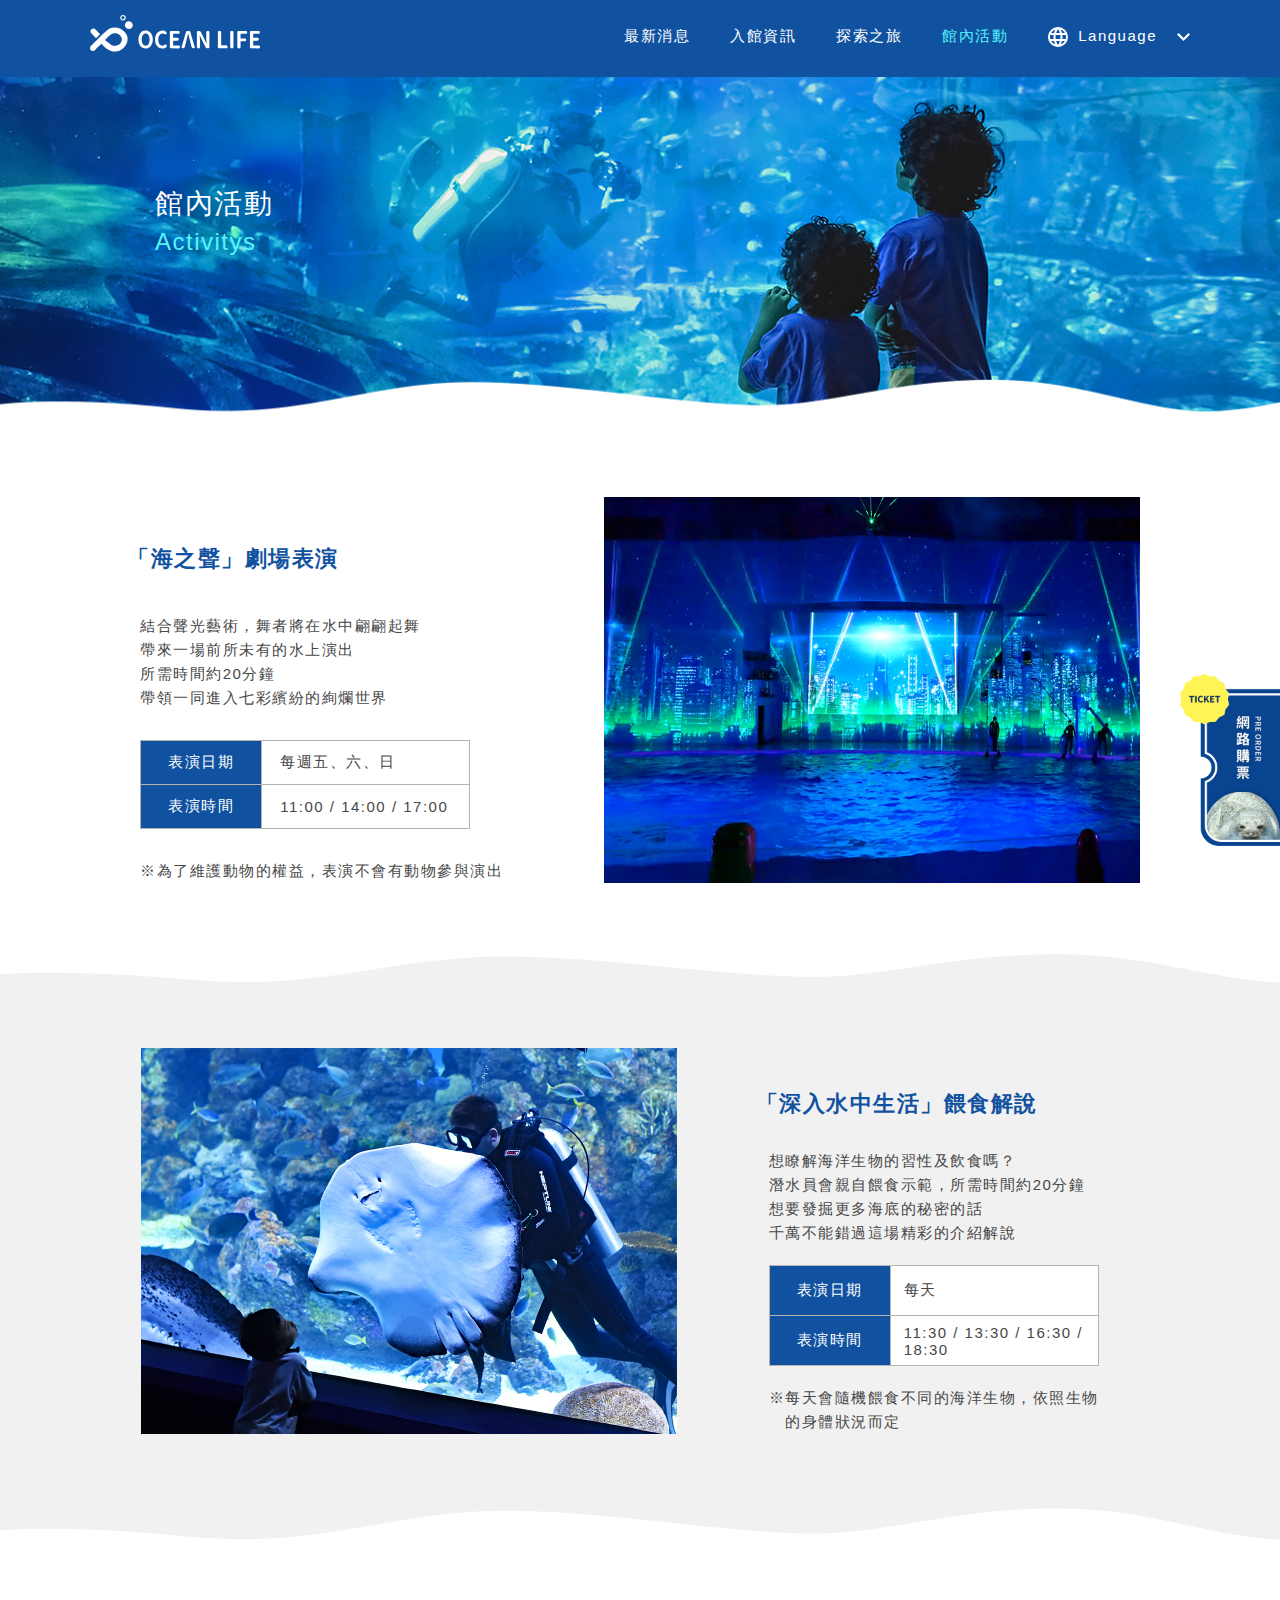
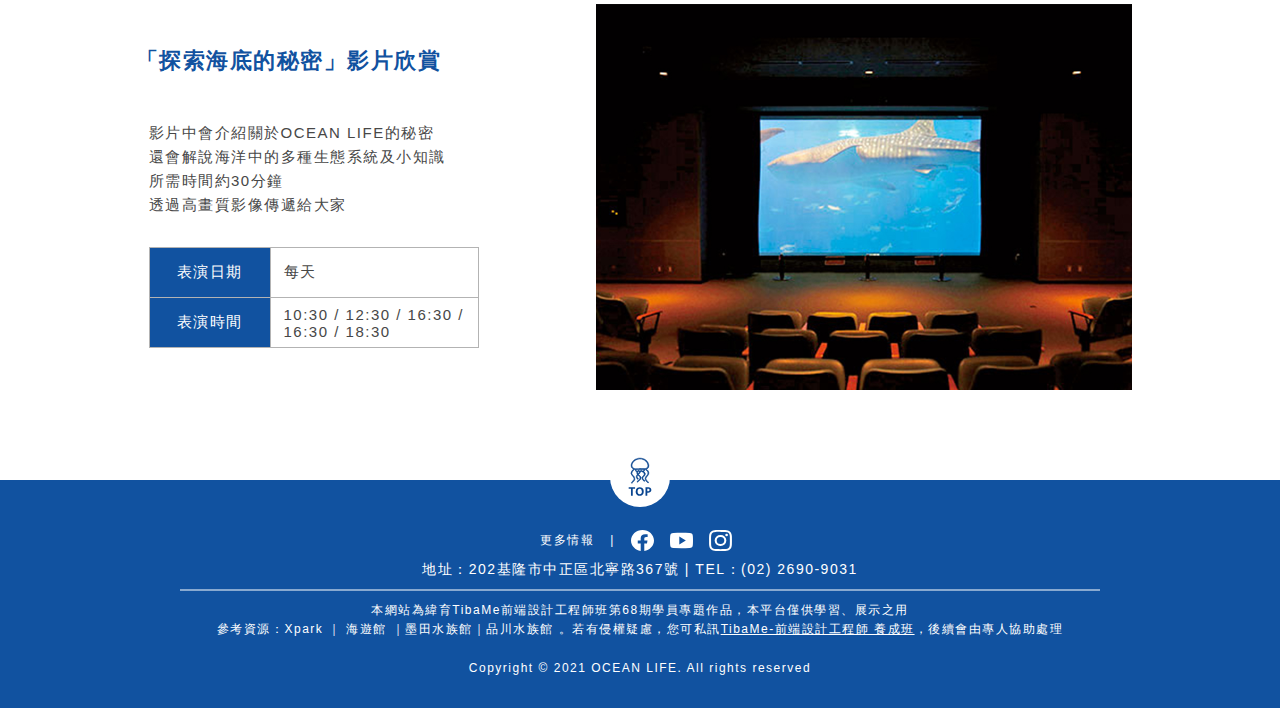
==== activity.html @ 24542bbb "no message" ====
<!DOCTYPE html>
<html lang="zh-Hant">
  <head>
    <meta charset="utf-8">
    <title>Ocean Life</title>
    <link rel="stylesheet" href="./css/activity.css">
    <link href="./images/logo_icons.ico" rel="shortcut icon">
  </head>
  <body>

    <!-- header -->
    <header class="header">
      <div class="block_1100">
        <a href="./index.html" class="header_logo">
          <img class="logo_02" src="./images/logo_02.svg" alt="">
        </a>

        <nav class="nav">
          <ul class="nav_list">
            <li><a href="./latest-news.html">最新消息</a></li>
            <li>
              <div class="information_block">
                <a href="./ticket.html">入館資訊</a> <!-- 設定所在位置,增加class -->
                <ul class="information_list">
                  <li class="buy_ticket"><a href="./ticket.html">票價&amp;購票</a></li>
                  <li><a href="./transportation.html">交通指南</a></li>
                  <li><a href="./FAQ.html">常見問答</a></li>
                  <li><a href="./contact.html">聯絡我們</a></li>
                </ul>
              </div>
            </li>
            <li>
              <div class="explore_block">
                <a href="./explore.html">探索之旅</a>
                <ul class="explore_list">
                  <li><a href="./explore.html">館內導覽</a></li>
                  <li><a href="./restaurant.html">特色餐廳</a></li>
                  <li><a href="./gift.html">紀念品店</a></li>
                </ul>
              </div>
            </li>
            <li><a class="on" href="./activity.html">館內活動</a></li>
            <li class="language_list">
              <a class="language_icon" href="#"><img class="language" src="./images/language.svg" alt=""></a>
              <div class="language_block">
                <a href="#">Language</a>
                <ul class="language_list">
                  <li><a href="#">繁體中文</a></li>
                  <li><a href="#">English</a></li>
                  <li><a href="#">日本語</a></li>
                </ul>
              </div>
              <a class="arrow_icon" href="#"><img class="arrow" src="./images/language_arrow.svg" alt=""></a>
            </li>
          </ul>
        </nav>
      </div>
    </header>

<!-- 購票視窗 -->
    <div class="ticketLink">
      <a href="https://www.kkday.com/zh-tw" target="_blank">
        <img src="./images/fixed_ticket.png" alt="">
      </a>
    </div>



<!-- 主要內容 -->
    <section class="activity">
      <div class="activity_bg"></div>
      <div class="title_box">
        <div class="activity_title">
          <p>館內活動</p>
          <p>Activitys</p>
        </div>
      </div>

      <div class="box01_1100">
        <div class="text">
          <h3>「海之聲」劇場表演</h3>
          <h5>結合聲光藝術，舞者將在水中翩翩起舞<br>帶來一場前所未有的水上演出<br>所需時間約20分鐘<br>帶領一同進入七彩繽紛的絢爛世界</h5>
          <table>
            <tbody>  <!-- 要加入tbody,css才能對th/td有修改 -->
              <tr>
                <th>表演日期</th>
                <td>每週五、六、日</td>
              </tr>
              <tr>
                <th>表演時間</th>
                <td>11:00 /  14:00 / 17:00</td>
              </tr>
            </tbody>
          </table>
          <h5>※為了維護動物的權益，表演不會有動物參與演出</h5>
        </div>
        <div class="activity_01"></div>
      </div>

      <div class="activity_bg02"></div>

      <div class="box02_1100">
        <div class="activity_02"></div>
        <div class="text">
          <h3>「深入水中生活」餵食解說</h3>
          <h5>想瞭解海洋生物的習性及飲食嗎？<br>潛水員會親自餵食示範，所需時間約20分鐘<br>想要發掘更多海底的秘密的話<br>千萬不能錯過這場精彩的介紹解說</h5>
          <table>
            <tbody>
              <tr>
                <th>表演日期</th>
                <td>每天</td>
              </tr>
              <tr>
                <th>表演時間</th>
                <td>11:30 /  13:30 / 16:30 / 18:30</td>
              </tr>
            </tbody>
          </table>
          <h5>※每天會隨機餵食不同的海洋生物，依照生物<br>&emsp;的身體狀況而定</h5>
        </div>
      </div>

      <div class="box03_1100">
        <div class="text">
          <h3>「探索海底的秘密」影片欣賞</h3>
          <h5>影片中會介紹關於OCEAN LIFE的秘密<br>還會解說海洋中的多種生態系統及小知識<br>所需時間約30分鐘<br>透過高畫質影像傳遞給大家</h5>
          <table>
            <tbody>
              <tr>
                <th>表演日期</th>
                <td>每天</td>
              </tr>
              <tr>
                <th>表演時間</th>
                <td>10:30 /  12:30 / 16:30 / 16:30 / 18:30</td>
              </tr>
            </tbody>
          </table>
        </div>
        <div class="activity_03"></div>
      </div>
    </section>



    <!-- footer -->
    <footer class="footer">
      <div class="footer_flex">
        <div class="TOP_bt">
          <a href="#"><img src="./images/TOP.svg" alt=""></a>
        </div>
        <div class="follow_icon">
          <p class="more_information">更多情報</p>
          <p class="line">|</p>
          <a href="https://www.facebook.com/" target="_blank"><img class="facebook" src="./images/facebook.svg" alt=""></a>
          <a href="https://www.youtube.com/" target="_blank"><img class="youtube" src="./images/youtube.svg" alt=""></a>
          <a href="https://www.instagram.com/" target="_blank"><img class="ig" src="./images/ig.svg" alt=""></a>
        </div>
        <h5>地址：202基隆市中正區北寧路367號 | TEL：(02) 2690-9031</h5>
        <hr>
        <p>本網站為緯育TibaMe前端設計工程師班第68期學員專題作品，本平台僅供學習、展示之用</p>
        <p>參考資源：Xpark ｜ 海遊館 ｜墨田水族館｜品川水族館 。若有侵權疑慮，您可私訊<a href="https://www.facebook.com/webindex/" target="_blank">TibaMe-前端設計工程師 養成班</a>，後續會由專人協助處理</p>
        <p class="copy">Copyright © 2021 OCEAN LIFE. All rights reserved</p>
      </div>
    </footer>

  </body>
</html>
---- css/activity.css ----
@import "./common/header.css";
@import "./common/footer.css";
@import "./common/all.css";
@import "./common/font.css";
@import "./common/ticket.css";

/* 設定頁面所在位置,探索之旅 */
header.header > div.block_1100 > nav.nav > ul.nav_list > li > a.on{
  color: #55F4FF;
}

/* 網頁尺寸不得低於1100px */
section.activity{
  min-width: 1100px;
  margin: 0 auto;
  /* border: 1px solid red; */
  position: relative; /* 波浪背景定位 */
}

/* section.activity > div.activity_bg{
  width: 1100px;
  margin: 0 auto;
  border: 1px solid green;
} */

/* banner */
section.activity > div.activity_bg{
  background-image: url(../images/activity_bg.jpg);
  width: 100%;
  height: 360px;
  background-repeat: no-repeat;
  background-position: bottom left;
  background-size: cover;
}

/* 館內活動標題 */
section.activity > div.title_box{
  width: 1100px;
  margin: 0 auto;

  position: relative;
}
section.activity > div.title_box > div.activity_title{
  position: absolute;
  bottom: 176px;
  left: 65px;
}
section.activity > div.title_box > div.activity_title > p:first-child{
  font-size: 28px;
  letter-spacing: 1.5px;
  font-weight: 500;
}
section.activity > div.title_box > div.activity_title > p:last-child{
  color: #55F4FF;
  font-size: 24px;
  letter-spacing: 1.5px;
  font-weight: 500;
  margin-top: -4px;
}



/* 活動一 */
section.activity > div.box01_1100{
  width: 1100px;
  margin: 0 auto;
  /* border: 1px solid green; */

  display: flex;
  justify-content: space-around;
  align-items: flex-end;

  margin: 60px auto 165px auto;;   /* 因為設定flex的屬性,所以左右距離要用auto,不能為0 */
}
section.activity > div.box01_1100 > div.text > h3{
  letter-spacing: 1.5px;
  color: #1152A0;

  margin-bottom: 40px;
  margin-left: -13px;
}
section.activity > div.box01_1100 > div.text > h5{
  letter-spacing: 1.5px;
  color: #474747;
  font-weight: 400;
  line-height: 1.6;
}
section.activity > div.box01_1100 > div.activity_01{
  width: 536px;
  height: 386px;
  background-image: url(../images/activity_01.jpg);
  background-size: cover;
}
/* 表格01 */
section.activity > div.box01_1100 > div.text > table{
  border: 1px solid red;
}
section.activity > div.box01_1100 > div.text > table > tbody > tr > th{
  border: 1px solid #B3B3B3;
  width: 121px;
  background-color: #1152A0;
  color: white;

  font-size: 15px;
  letter-spacing: 1.5px;
  font-weight: 400;

  padding: 12px 0px;
}
section.activity > div.box01_1100 > div.text > table > tbody > tr > td{
  border: 1px solid #B3B3B3;
  width: 208px;
  color: #474747;

  font-size: 15px;
  letter-spacing: 1.5px;
  font-weight: 400;

  padding-left: 18px;
}
section.activity > div.box01_1100 > div.text > table{
  border-collapse: collapse;
  margin: 30px 0px 30px 0px;
}



/* 活動二 */
section.activity > div.box02_1100{
  width: 1100px;
  margin: 0 auto;
  /* border: 1px solid green; */

  display: flex;
  justify-content: space-evenly;
  align-items: flex-end;

  margin: 60px auto;   /* 因為設定flex的屬性,所以左右距離要用auto,不能為0 */
}
section.activity > div.box02_1100 > div.text > h3{
  letter-spacing: 1.5px;
  color: #1152A0;

  margin-bottom: 30px;
  margin-left: -13px;
}
section.activity > div.box02_1100 > div.text > h5{
  letter-spacing: 1.5px;
  color: #474747;
  font-weight: 400;
  line-height: 1.6;
}
section.activity > div.box02_1100 > div.activity_02{
  width: 536px;
  height: 386px;
  background-image: url(../images/activity_02.jpg);
  background-size: cover;

  margin-left: -40px;
}
/* 表格02 */
section.activity > div.box02_1100 > div.text > table{
  border: 1px solid red;
}
section.activity > div.box02_1100 > div.text > table > tbody > tr > th{
  border: 1px solid #B3B3B3;
  width: 121px;
  background-color: #1152A0;
  color: white;

  font-size: 15px;
  letter-spacing: 1.5px;
  font-weight: 400;

  padding: 15px 0px;
}
section.activity > div.box02_1100 > div.text > table > tbody > tr > td{
  border: 1px solid #B3B3B3;
  width: 208px;
  color: #474747;
  background-color: white;

  font-size: 15px;
  letter-spacing: 1.5px;
  font-weight: 400;

  padding-left: 13px;
}
section.activity > div.box02_1100 > div.text > table{
  border-collapse: collapse;
  margin: 20px 0px 20px 0px;
}
/* 背景 */
section.activity > div.activity_bg02{
  background-image: url(../images/activity_bg02.svg);
  background-repeat: no-repeat;
  background-size: cover;
  width: 100%;
  height: 600px;

  position: absolute;
  top: 870px;
  z-index: -1;

}



/* 活動三 */
section.activity > div.box03_1100{
  width: 1100px;
  margin: 0 auto;
  /* border: 1px solid green; */

  display: flex;
  justify-content: space-around;
  align-items: center;

  margin: 170px auto 90px auto;;   /* 因為設定flex的屬性,所以左右距離要用auto,不能為0 */
}
section.activity > div.box03_1100 > div.text > h3{
  letter-spacing: 1.5px;
  color: #1152A0;

  margin-bottom: 45px;
  margin-left: -13px;
}
section.activity > div.box03_1100 > div.text > h5{
  letter-spacing: 1.5px;
  color: #474747;
  font-weight: 400;
  line-height: 1.6;
}
section.activity > div.box03_1100 > div.activity_03{
  width: 536px;
  height: 386px;
  background-image: url(../images/activity_03.jpg);
  background-size: cover;
}
/* 表格01 */
section.activity > div.box03_1100 > div.text > table{
  border: 1px solid red;
}
section.activity > div.box03_1100 > div.text > table > tbody > tr > th{
  border: 1px solid #B3B3B3;
  width: 121px;
  background-color: #1152A0;
  color: white;

  font-size: 15px;
  letter-spacing: 1.5px;
  font-weight: 400;

  padding: 15px 0px;
}
section.activity > div.box03_1100 > div.text > table > tbody > tr > td{
  border: 1px solid #B3B3B3;
  width: 208px;
  color: #474747;

  font-size: 15px;
  letter-spacing: 1.5px;
  font-weight: 400;

  padding-left: 13px;
}
section.activity > div.box03_1100 > div.text > table{
  border-collapse: collapse;
  margin: 30px 0px 0px 0px;
}
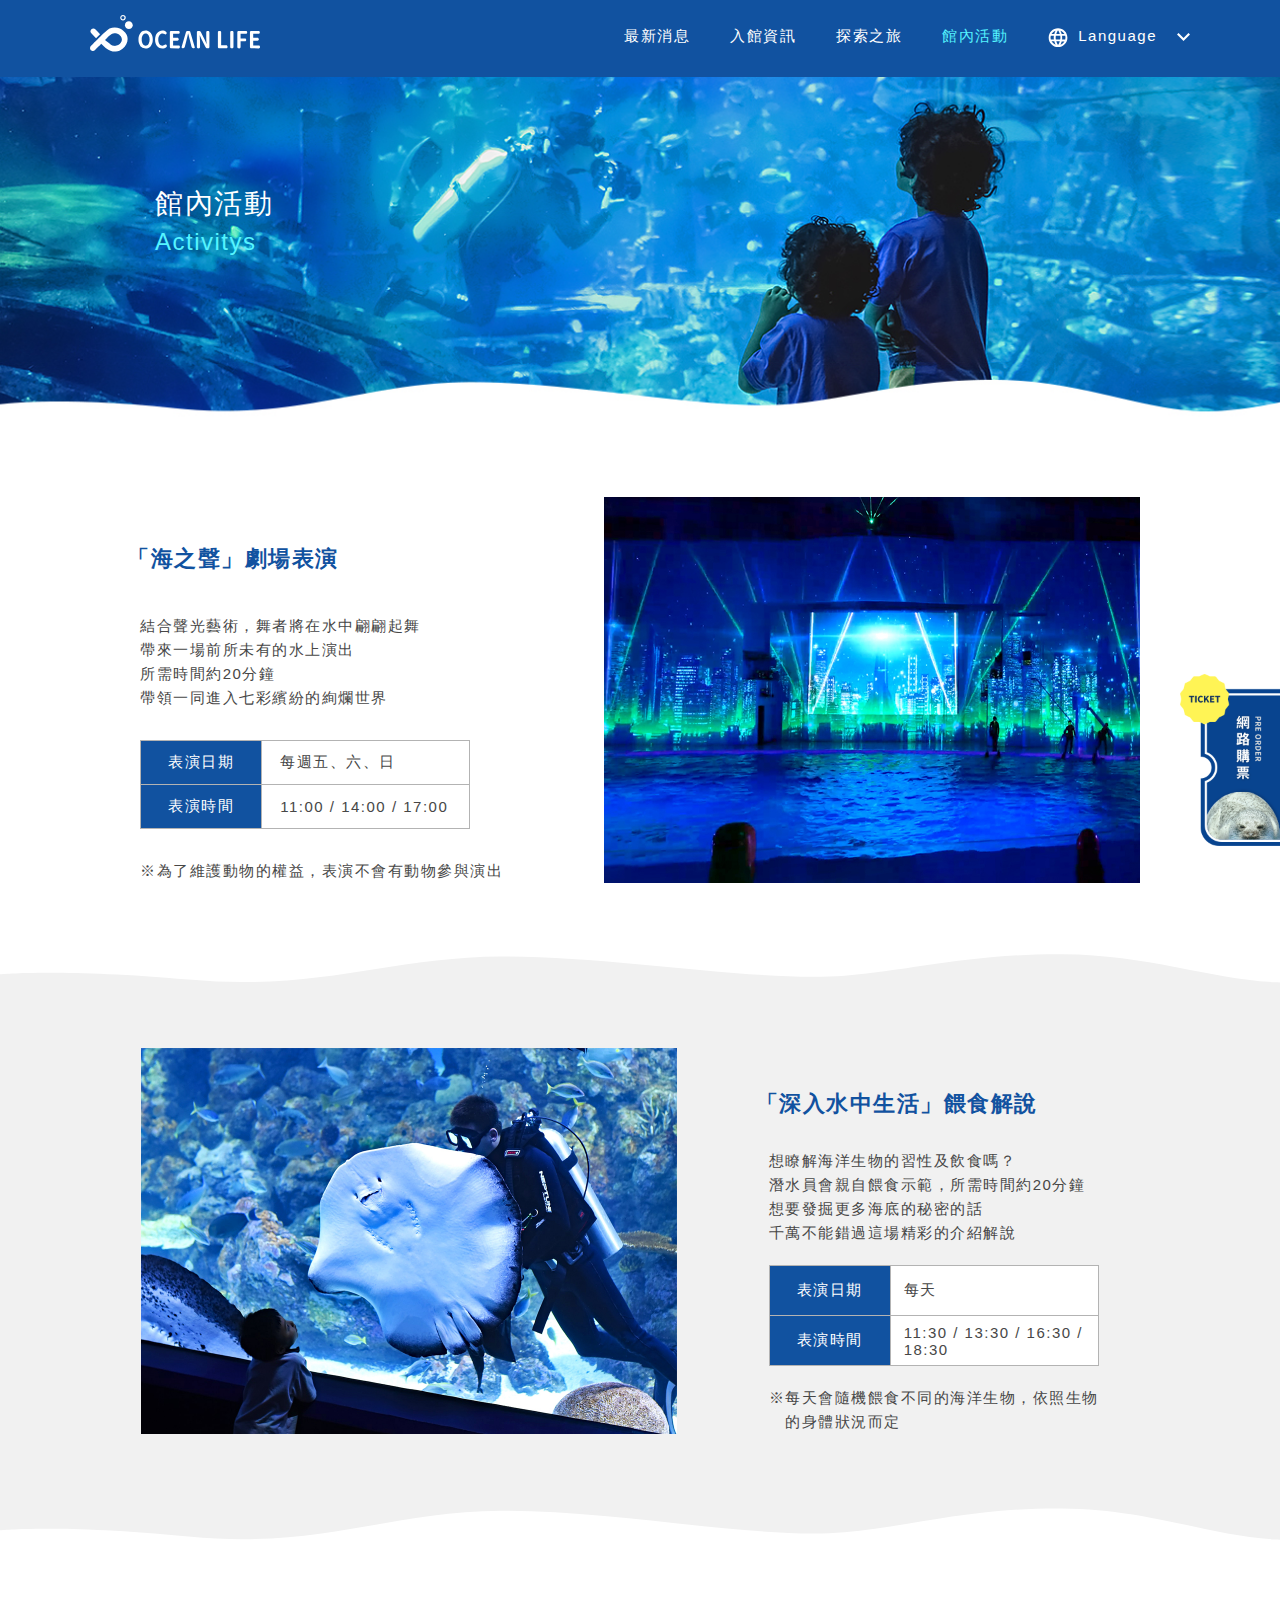
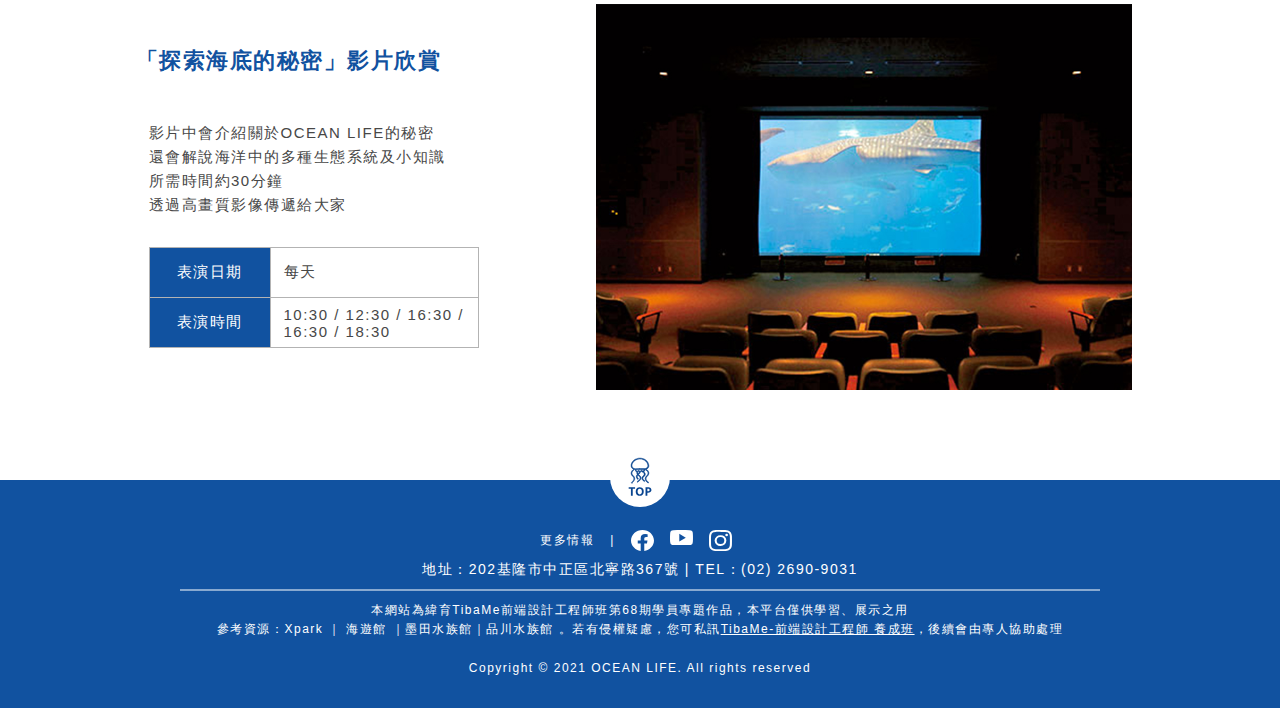
==== commit 508f1028: "1. 改變SVG顏色 2. 增加一些hover效果 3. IG貼文牆增加查看貼文 4. TOP增加動畫" ====
--- a/activity.html
+++ b/activity.html
@@ -41,7 +41,7 @@
             </li>
             <li><a class="on" href="./activity.html">館內活動</a></li>
             <li class="language_list">
-              <a class="language_icon" href="#"><img class="language" src="./images/language.svg" alt=""></a>
+              <a class="language_icon" href="#"><img class="svg language" src="./images/language.svg" alt=""></a>
               <div class="language_block">
                 <a href="#">Language</a>
                 <ul class="language_list">
@@ -50,7 +50,7 @@
                   <li><a href="#">日本語</a></li>
                 </ul>
               </div>
-              <a class="arrow_icon" href="#"><img class="arrow" src="./images/language_arrow.svg" alt=""></a>
+              <a class="arrow_icon" href="#"><img class="svg arrow" src="./images/language_arrow.svg" alt=""></a>
             </li>
           </ul>
         </nav>
@@ -152,9 +152,9 @@
         <div class="follow_icon">
           <p class="more_information">更多情報</p>
           <p class="line">|</p>
-          <a href="https://www.facebook.com/" target="_blank"><img class="facebook" src="./images/facebook.svg" alt=""></a>
-          <a href="https://www.youtube.com/" target="_blank"><img class="youtube" src="./images/youtube.svg" alt=""></a>
-          <a href="https://www.instagram.com/" target="_blank"><img class="ig" src="./images/ig.svg" alt=""></a>
+          <a href="https://www.facebook.com/" target="_blank"><img class="svg facebook" src="./images/facebook.svg" alt=""></a>
+          <a href="https://www.youtube.com/" target="_blank"><img class="svg youtube" src="./images/youtube.svg" alt=""></a>
+          <a href="https://www.instagram.com/" target="_blank"><img class="svg ig" src="./images/ig.svg" alt=""></a>
         </div>
         <h5>地址：202基隆市中正區北寧路367號 | TEL：(02) 2690-9031</h5>
         <hr>
@@ -164,5 +164,9 @@
       </div>
     </footer>
 
+
+    <script src="https://code.jquery.com/jquery-3.6.0.min.js"></script>
+    <!-- <script src="https://cdnjs.cloudflare.com/ajax/libs/font-awesome/5.13.0/js/all.min.js"></script> -->
+    <script src="./js/common/svg_change.js"></script>
   </body>
 </html>
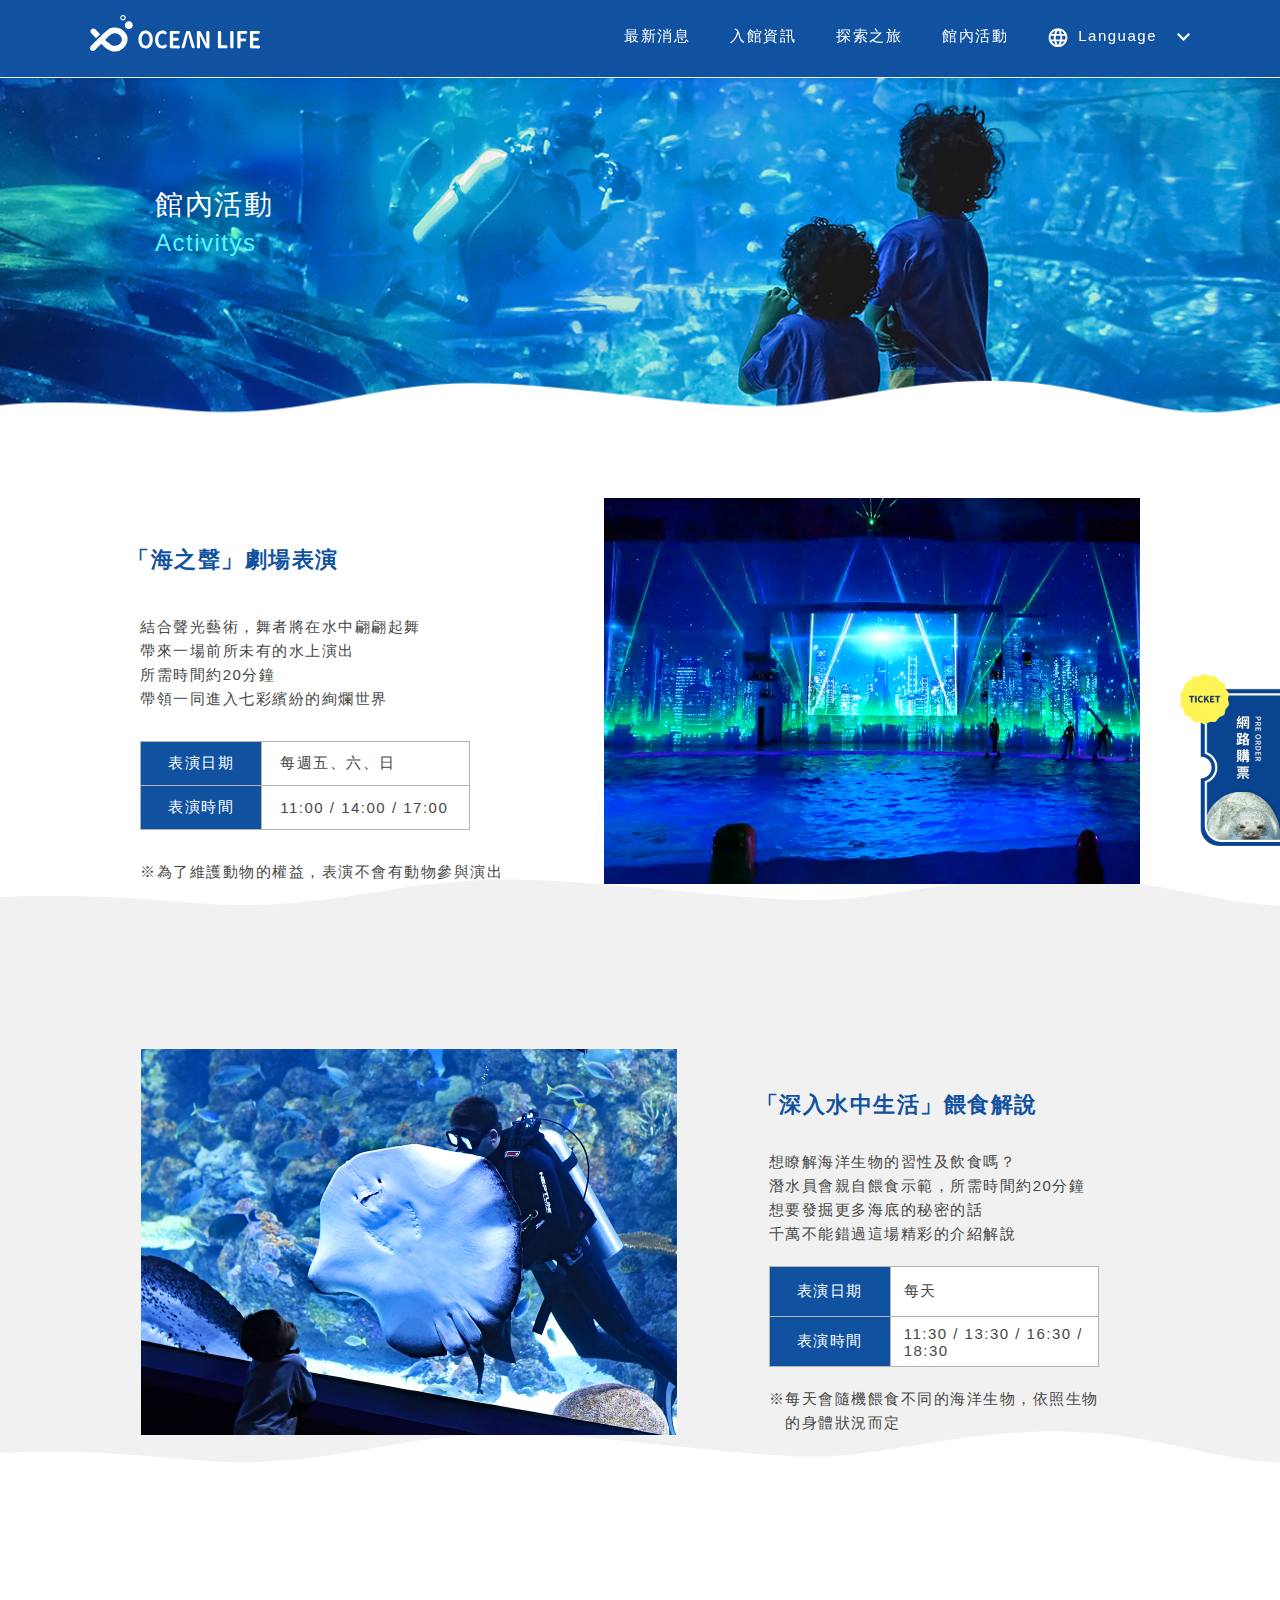
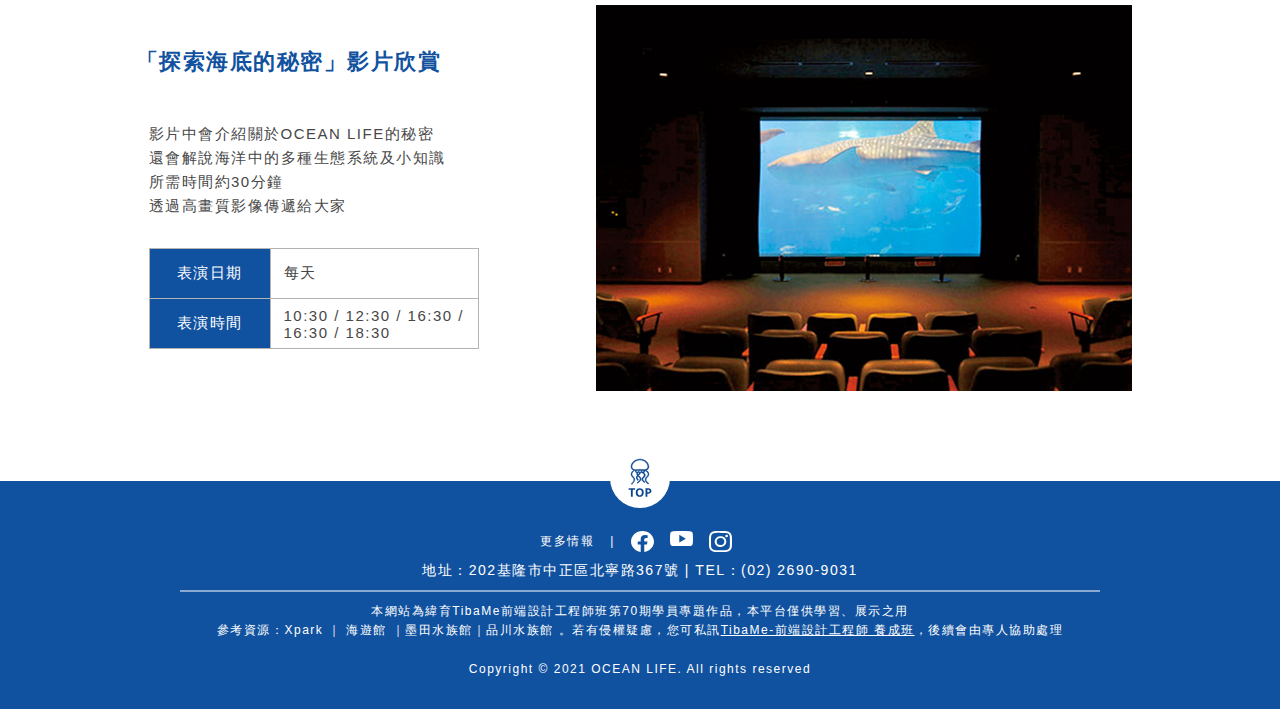
==== commit f5bfb087: "增加許多JS" ====
--- a/activity.html
+++ b/activity.html
@@ -9,7 +9,7 @@
   <body>
 
     <!-- header -->
-    <header class="header">
+    <header id="header">
       <div class="block_1100">
         <a href="./index.html" class="header_logo">
           <img class="logo_02" src="./images/logo_02.svg" alt="">
@@ -146,7 +146,7 @@
     <!-- footer -->
     <footer class="footer">
       <div class="footer_flex">
-        <div class="TOP_bt">
+        <div class="TOP_bt" id="BackTop">
           <a href="#"><img src="./images/TOP.svg" alt=""></a>
         </div>
         <div class="follow_icon">
@@ -158,7 +158,7 @@
         </div>
         <h5>地址：202基隆市中正區北寧路367號 | TEL：(02) 2690-9031</h5>
         <hr>
-        <p>本網站為緯育TibaMe前端設計工程師班第68期學員專題作品，本平台僅供學習、展示之用</p>
+        <p>本網站為緯育TibaMe前端設計工程師班第70期學員專題作品，本平台僅供學習、展示之用</p>
         <p>參考資源：Xpark ｜ 海遊館 ｜墨田水族館｜品川水族館 。若有侵權疑慮，您可私訊<a href="https://www.facebook.com/webindex/" target="_blank">TibaMe-前端設計工程師 養成班</a>，後續會由專人協助處理</p>
         <p class="copy">Copyright © 2021 OCEAN LIFE. All rights reserved</p>
       </div>
@@ -168,5 +168,6 @@
     <script src="https://code.jquery.com/jquery-3.6.0.min.js"></script>
     <!-- <script src="https://cdnjs.cloudflare.com/ajax/libs/font-awesome/5.13.0/js/all.min.js"></script> -->
     <script src="./js/common/svg_change.js"></script>
+    <script src="./js/common/top_back.js"></script>
   </body>
 </html>
--- a/css/activity.css
+++ b/css/activity.css
@@ -15,6 +15,7 @@
   margin: 0 auto;
   /* border: 1px solid red; */
   position: relative; /* 波浪背景定位 */
+  padding-top: 78px;
 }
 
 /* section.activity > div.activity_bg{
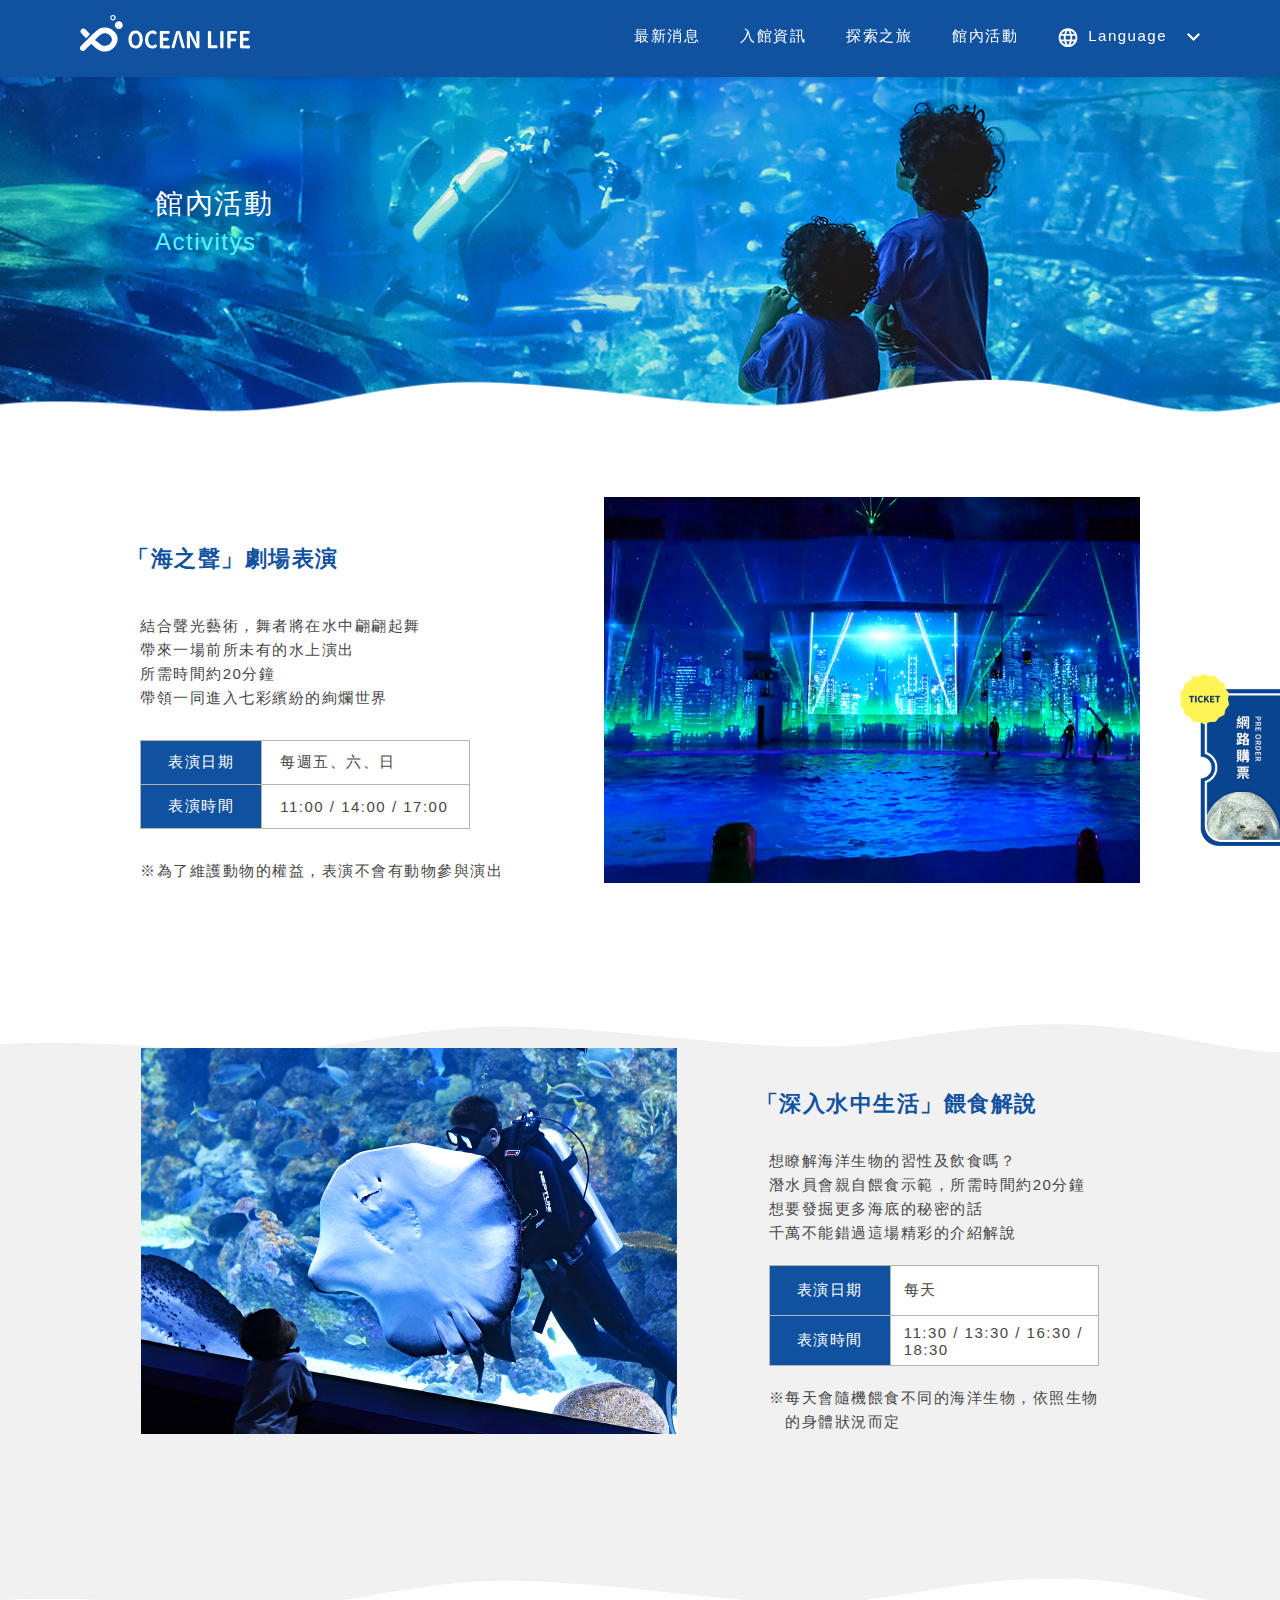
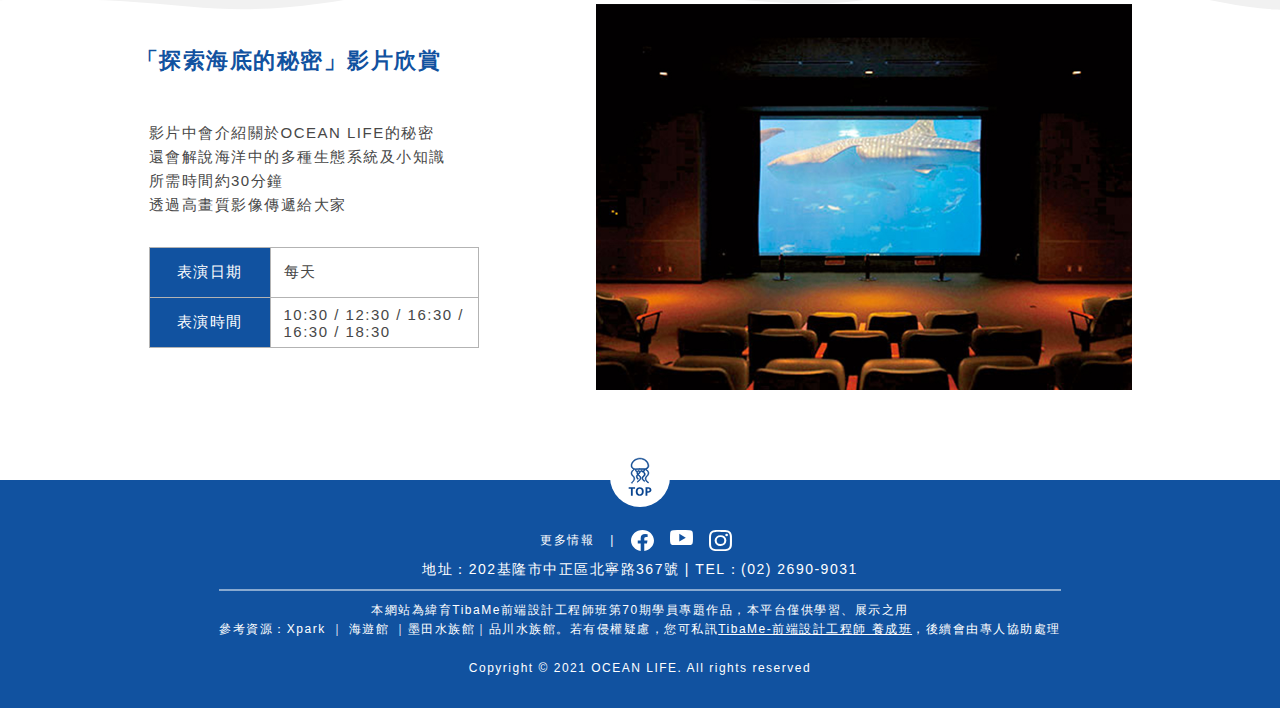
==== commit 27528aba: "RWD-票價與購票" ====
--- a/activity.html
+++ b/activity.html
@@ -156,12 +156,22 @@
           <a href="https://www.youtube.com/" target="_blank"><img class="svg youtube" src="./images/youtube.svg" alt=""></a>
           <a href="https://www.instagram.com/" target="_blank"><img class="svg ig" src="./images/ig.svg" alt=""></a>
         </div>
-        <h5>地址：202基隆市中正區北寧路367號 | TEL：(02) 2690-9031</h5>
-        <hr>
-        <p>本網站為緯育TibaMe前端設計工程師班第70期學員專題作品，本平台僅供學習、展示之用</p>
-        <p>參考資源：Xpark ｜ 海遊館 ｜墨田水族館｜品川水族館 。若有侵權疑慮，您可私訊<a href="https://www.facebook.com/webindex/" target="_blank">TibaMe-前端設計工程師 養成班</a>，後續會由專人協助處理</p>
-        <p class="copy">Copyright © 2021 OCEAN LIFE. All rights reserved</p>
+        <div class="content">
+          <h5>地址：202基隆市中正區北寧路367號 | TEL：(02) 2690-9031</h5>
+          <hr>
+          <p>本網站為緯育TibaMe前端設計工程師班第70期學員專題作品，本平台僅供學習、展示之用</p>
+          <p>參考資源：Xpark ｜ 海遊館 ｜墨田水族館｜品川水族館。若有侵權疑慮，您可私訊<a href="https://www.facebook.com/webindex/" target="_blank">TibaMe-前端設計工程師 養成班</a>，後續會由專人協助處理</p>
+          <p class="copy">Copyright © 2021 OCEAN LIFE. All rights reserved</p>
+        </div>
+        <div class="rwd_content">
+          <h5>地址：202基隆市中正區北寧路367號<br>TEL：(02) 2690-9031</h5>
+          <hr>
+          <p>本網站為緯育TibaMe前端設計工程師班第70期學員專題作品，本平台僅供學習、展示之用</p>
+          <p>參考資源：Xpark ｜ 海遊館 ｜墨田水族館｜品川水族館。若有侵權疑慮，您可私訊<a href="https://www.facebook.com/webindex/" target="_blank">TibaMe-前端設計工程師 養成班</a></p>
+          <p class="copy">Copyright © 2021 OCEAN LIFE. All rights reserved</p>
+        </div>
       </div>
+
     </footer>
 
 
--- a/css/activity.css
+++ b/css/activity.css
@@ -15,7 +15,7 @@
   margin: 0 auto;
   /* border: 1px solid red; */
   position: relative; /* 波浪背景定位 */
-  padding-top: 78px;
+  /* padding-top: 78px; */
 }
 
 /* section.activity > div.activity_bg{
@@ -200,7 +200,7 @@
   height: 600px;
 
   position: absolute;
-  top: 870px;
+  top: 940px;
   z-index: -1;
 
 }
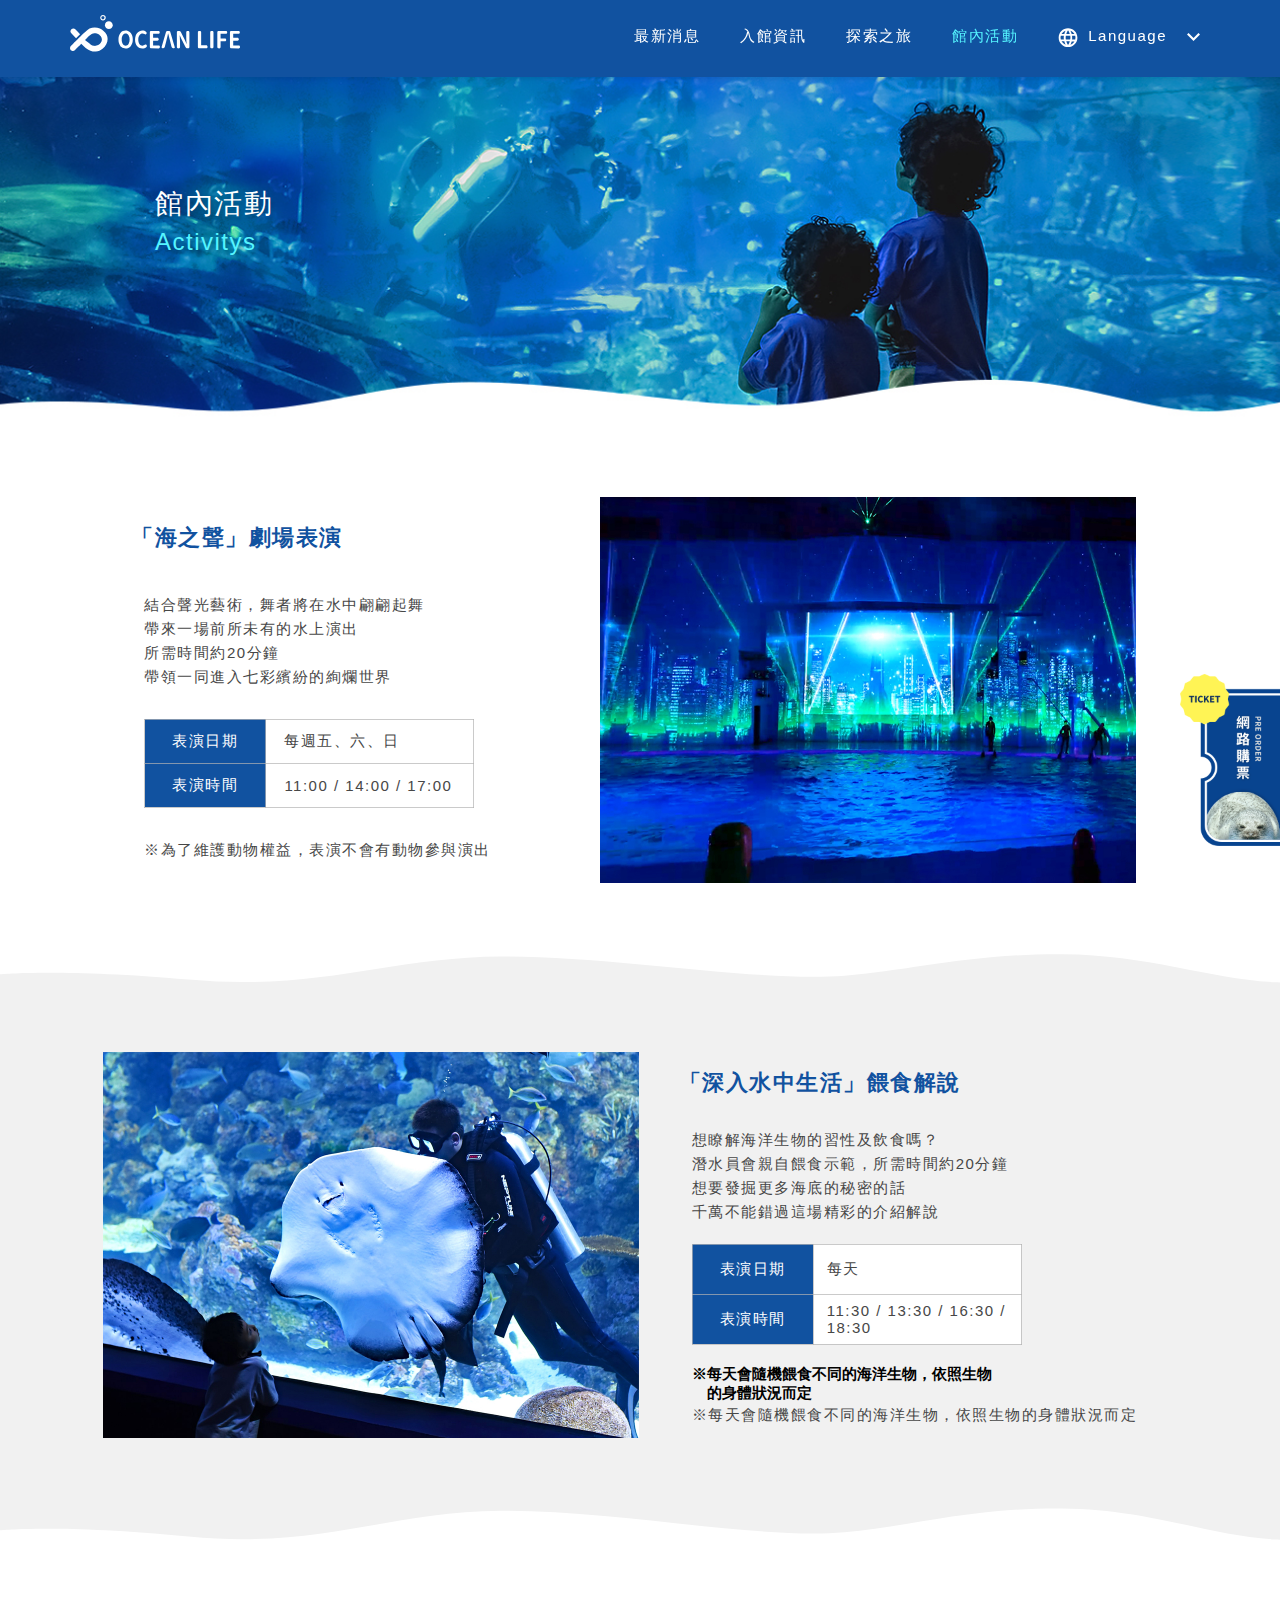
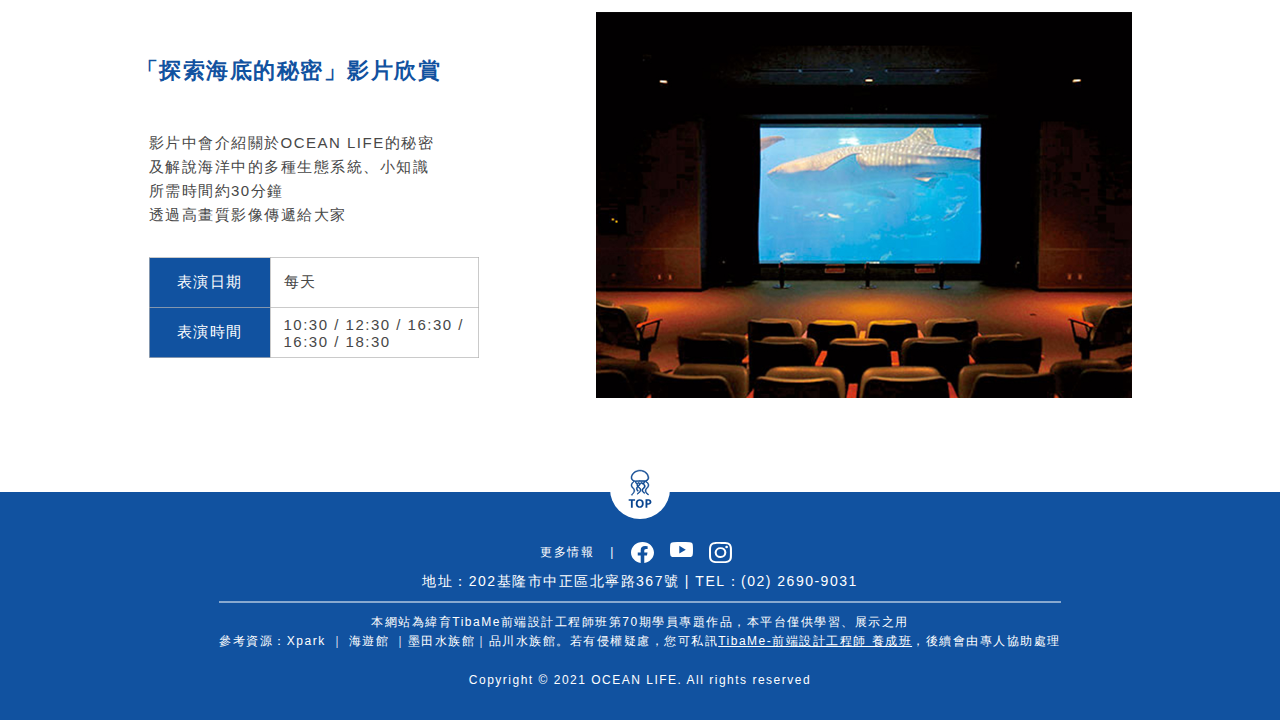
==== commit 19439abc: "1.RWD-館內活動 2.修改其他的RWD" ====
--- a/activity.html
+++ b/activity.html
@@ -2,9 +2,16 @@
 <html lang="zh-Hant">
   <head>
     <meta charset="utf-8">
+    <!-- RWD-viewport設定 -->
+    <meta name="viewport" content="width=device-width, initial-scale=1.0, user-scalable=yes">
+
     <title>Ocean Life</title>
     <link rel="stylesheet" href="./css/activity.css">
+    <link rel="stylesheet" href="./css/rwd_activity.css">
     <link href="./images/logo_icons.ico" rel="shortcut icon">
+
+    <!-- jonsuh套件(漢堡選單) -->
+    <link href="./vendors/jonsuh/hamburgers.css" rel="stylesheet">
   </head>
   <body>
 
@@ -14,6 +21,7 @@
         <a href="./index.html" class="header_logo">
           <img class="logo_02" src="./images/logo_02.svg" alt="">
         </a>
+
 
         <nav class="nav">
           <ul class="nav_list">
@@ -54,8 +62,86 @@
             </li>
           </ul>
         </nav>
+
+        <!-- 漢堡選單 -->
+        <button class="hamburger hamburger--slider" type="button">
+          <span class="hamburger-box">
+            <span class="hamburger-inner"></span>
+          </span>
+        </button>
+
+        <div class="burger_nav">
+          <div class="burger_container">
+            <!-- <a class="buy_ticket">
+              <p>網路購票</p>
+            </a> -->
+            <ul class="burger_ul">
+              <li>
+                <div class="burger_li">
+                  <a href="./latest-news.html">最新消息</a>
+                </div>
+              </li>
+              <li>
+                <div class="burger_li">
+                  <a href="#">入館資訊</a>
+                  <div class="add-icon"></div>
+                </div>
+                <div class="burger_content">
+                  <a href="./ticket.html">票價&amp;購票</a>
+                  <a href="./transportation.html">交通指南</a>
+                  <a href="./FAQ.html">常見問答</a>
+                  <a href="./contact.html">聯絡我們</a>
+                </div>
+              </li>
+              <li>
+                <div class="burger_li">
+                  <a href="#">探索之旅</a>
+                  <div class="add-icon"></div>
+                </div>
+                <div class="burger_content">
+                  <a href="./explore.html">館內導覽</a>
+                  <a href="./restaurant.html">特色餐廳</a>
+                  <a href="./gift.html">紀念品店</a>
+                </div>
+              </li>
+              <li>
+                <div class="burger_li">
+                  <a class="on" href="./activity.html">館內活動</a>
+                </div>
+              </li>
+            </ul>
+            <a href="#" class="buy_ticket">
+              <p>網路購票</p>
+            </a>
+            <ul class="burger_language">
+              <li>
+                <a href="#">繁體中文</a>
+              </li>
+              <li>
+                <a href="#">English</a>
+              </li>
+              <li>
+                <a href="#">日本語</a>
+              </li>
+            </ul>
+
+            <div class="burger_follow">
+              <!-- <p>Follow Us</p>
+              <p>|</p> -->
+              <a href="#">
+                <img src="./images/circle_fb.svg" alt="">
+              </a>
+              <a href="#">
+                <img src="./images/circle_yt.svg" alt=""></a>
+              <a href="#">
+                <img src="./images/circle_ig.svg" alt=""></a>
+            </div>
+          </div>
+        </div>
+
       </div>
     </header>
+
 
 <!-- 購票視窗 -->
     <div class="ticketLink">
@@ -80,6 +166,7 @@
         <div class="text">
           <h3>「海之聲」劇場表演</h3>
           <h5>結合聲光藝術，舞者將在水中翩翩起舞<br>帶來一場前所未有的水上演出<br>所需時間約20分鐘<br>帶領一同進入七彩繽紛的絢爛世界</h5>
+          <h5>結合聲光藝術<br>舞者將在水中翩翩起舞<br>帶來一場前所未有的水上演出<br>所需時間約20分鐘<br>帶領一同進入七彩繽紛的絢爛世界</h5>
           <table>
             <tbody>  <!-- 要加入tbody,css才能對th/td有修改 -->
               <tr>
@@ -92,18 +179,28 @@
               </tr>
             </tbody>
           </table>
-          <h5>※為了維護動物的權益，表演不會有動物參與演出</h5>
-        </div>
-        <div class="activity_01"></div>
-      </div>
-
-      <div class="activity_bg02"></div>
+          <h5>※為了維護動物權益，表演不會有動物參與演出</h5>
+        </div>
+        <div class="activity_box">
+          <h3>「海之聲」劇場表演</h3>
+          <img src="./images/activity_01.jpg" alt="">
+          <!-- <div class="activity_01"></div> -->
+        </div>
+      </div>
+
+      <!-- <div class="activity_bg02"></div> -->
 
       <div class="box02_1100">
-        <div class="activity_02"></div>
+        <div class="activity_bg02"></div>
+        <div class="activity_box">
+          <h3>「深入水中生活」餵食解說</h3>
+          <img src="./images/activity_02.jpg" alt="">
+          <!-- <div class="activity_02"></div> -->
+        </div>
         <div class="text">
           <h3>「深入水中生活」餵食解說</h3>
           <h5>想瞭解海洋生物的習性及飲食嗎？<br>潛水員會親自餵食示範，所需時間約20分鐘<br>想要發掘更多海底的秘密的話<br>千萬不能錯過這場精彩的介紹解說</h5>
+          <!-- <h5>想瞭解海洋生物的習性及飲食嗎？<br>潛水員會親自餵食示範，所需時間約20分鐘<br>想要發掘更多海底的秘密的話<br>千萬不能錯過這場精彩的介紹解說</h5> -->
           <table>
             <tbody>
               <tr>
@@ -117,13 +214,14 @@
             </tbody>
           </table>
           <h5>※每天會隨機餵食不同的海洋生物，依照生物<br>&emsp;的身體狀況而定</h5>
+          <h5>※每天會隨機餵食不同的海洋生物，依照生物的身體狀況而定</h5>
         </div>
       </div>
 
       <div class="box03_1100">
         <div class="text">
           <h3>「探索海底的秘密」影片欣賞</h3>
-          <h5>影片中會介紹關於OCEAN LIFE的秘密<br>還會解說海洋中的多種生態系統及小知識<br>所需時間約30分鐘<br>透過高畫質影像傳遞給大家</h5>
+          <h5>影片中會介紹關於OCEAN LIFE的秘密<br>及解說海洋中的多種生態系統、小知識<br>所需時間約30分鐘<br>透過高畫質影像傳遞給大家</h5>
           <table>
             <tbody>
               <tr>
@@ -137,7 +235,11 @@
             </tbody>
           </table>
         </div>
-        <div class="activity_03"></div>
+        <div class="activity_box">
+          <h3>「探索海底的秘密」影片欣賞</h3>
+          <img src="./images/activity_03.jpg" alt="">
+          <!-- <div class="activity_03"></div> -->
+        </div>
       </div>
     </section>
 
@@ -179,5 +281,7 @@
     <!-- <script src="https://cdnjs.cloudflare.com/ajax/libs/font-awesome/5.13.0/js/all.min.js"></script> -->
     <script src="./js/common/svg_change.js"></script>
     <script src="./js/common/top_back.js"></script>
+
+    <script src="./js/common/header.js"></script>
   </body>
 </html>
--- a/css/activity.css
+++ b/css/activity.css
@@ -5,13 +5,14 @@
 @import "./common/ticket.css";
 
 /* 設定頁面所在位置,探索之旅 */
-header.header > div.block_1100 > nav.nav > ul.nav_list > li > a.on{
+header#header > div.block_1100 > nav.nav > ul.nav_list > li > a.on{
   color: #55F4FF;
 }
 
 /* 網頁尺寸不得低於1100px */
 section.activity{
-  min-width: 1100px;
+  /* min-width: 1100px; */
+  width: 100%;
   margin: 0 auto;
   /* border: 1px solid red; */
   position: relative; /* 波浪背景定位 */
@@ -36,7 +37,8 @@
 
 /* 館內活動標題 */
 section.activity > div.title_box{
-  width: 1100px;
+  max-width: 1100px;
+  width: 100%;
   margin: 0 auto;
 
   position: relative;
@@ -50,6 +52,7 @@
   font-size: 28px;
   letter-spacing: 1.5px;
   font-weight: 500;
+  text-shadow: 2px 4px 3px rgb(0 0 0 / 15%);
 }
 section.activity > div.title_box > div.activity_title > p:last-child{
   color: #55F4FF;
@@ -57,19 +60,21 @@
   letter-spacing: 1.5px;
   font-weight: 500;
   margin-top: -4px;
+  text-shadow: 2px 4px 3px rgb(0 0 0 / 15%);
 }
 
 
 
 /* 活動一 */
 section.activity > div.box01_1100{
-  width: 1100px;
+  max-width: 1100px;
+  width: 100%;
   margin: 0 auto;
   /* border: 1px solid green; */
 
   display: flex;
   justify-content: space-around;
-  align-items: flex-end;
+  align-items: center;
 
   margin: 60px auto 165px auto;;   /* 因為設定flex的屬性,所以左右距離要用auto,不能為0 */
 }
@@ -80,24 +85,39 @@
   margin-bottom: 40px;
   margin-left: -13px;
 }
-section.activity > div.box01_1100 > div.text > h5{
-  letter-spacing: 1.5px;
-  color: #474747;
-  font-weight: 400;
-  line-height: 1.6;
-}
-section.activity > div.box01_1100 > div.activity_01{
+section.activity > div.box01_1100 > div.text > h5:nth-child(2){
+  letter-spacing: 1.5px;
+  color: #474747;
+  font-weight: 400;
+  line-height: 1.6;
+}
+section.activity > div.box01_1100 > div.text > h5:nth-child(3){
+  letter-spacing: 1.5px;
+  color: #474747;
+  font-weight: 400;
+  line-height: 1.6;
+  display: none;
+}
+section.activity > div.box01_1100 > div.activity_box > img{
   width: 536px;
   height: 386px;
-  background-image: url(../images/activity_01.jpg);
-  background-size: cover;
-}
+}
+
+/* 新增文字 */
+section.activity > div.box01_1100 > div.activity_box > h3{
+  letter-spacing: 1.5px;
+  color: #1152A0;
+  margin-bottom: 30px;
+  display: none;
+}
+
+
 /* 表格01 */
 section.activity > div.box01_1100 > div.text > table{
   border: 1px solid red;
 }
 section.activity > div.box01_1100 > div.text > table > tbody > tr > th{
-  border: 1px solid #B3B3B3;
+  border: 1px solid rgba(179, 179, 179, 0.7);
   width: 121px;
   background-color: #1152A0;
   color: white;
@@ -109,7 +129,7 @@
   padding: 12px 0px;
 }
 section.activity > div.box01_1100 > div.text > table > tbody > tr > td{
-  border: 1px solid #B3B3B3;
+  border: 1px solid rgba(179, 179, 179, 0.7);
   width: 208px;
   color: #474747;
 
@@ -123,20 +143,27 @@
   border-collapse: collapse;
   margin: 30px 0px 30px 0px;
 }
-
+section.activity > div.box01_1100 > div.text > h5{
+  font-weight: 400;
+  color: #474747;
+  letter-spacing: 1.5px;
+  line-height: 1.6;
+}
 
 
 /* 活動二 */
 section.activity > div.box02_1100{
-  width: 1100px;
+  max-width: 1100px;
+  width: 100%;
   margin: 0 auto;
   /* border: 1px solid green; */
 
   display: flex;
   justify-content: space-evenly;
-  align-items: flex-end;
+  align-items: center;
 
   margin: 60px auto;   /* 因為設定flex的屬性,所以左右距離要用auto,不能為0 */
+  /* position: relative; */
 }
 section.activity > div.box02_1100 > div.text > h3{
   letter-spacing: 1.5px;
@@ -145,26 +172,56 @@
   margin-bottom: 30px;
   margin-left: -13px;
 }
-section.activity > div.box02_1100 > div.text > h5{
-  letter-spacing: 1.5px;
-  color: #474747;
-  font-weight: 400;
-  line-height: 1.6;
-}
-section.activity > div.box02_1100 > div.activity_02{
+section.activity > div.box02_1100 > div.text > h5:nth-child(2){
+  letter-spacing: 1.5px;
+  color: #474747;
+  font-weight: 400;
+  line-height: 1.6;
+}
+section.activity > div.box02_1100 > div.text > h5:nth-child(3){
+  letter-spacing: 1.5px;
+  color: #474747;
+  font-weight: 400;
+  line-height: 1.6;
+  display: none;
+}
+section.activity > div.box02_1100 > div.text > h5:nth-child(5){
+  letter-spacing: 1.5px;
+  color: #474747;
+  font-weight: 400;
+  line-height: 1.6;
+  /* display: none; */
+}
+section.activity > div.box02_1100 > div.text > h5:nth-child(6){
+  letter-spacing: 1.5px;
+  color: #474747;
+  font-weight: 400;
+  line-height: 1.6;
+  display: none;
+}
+section.activity > div.box02_1100 > div.activity_box > img{
   width: 536px;
   height: 386px;
-  background-image: url(../images/activity_02.jpg);
-  background-size: cover;
+  /* background-image: url(../images/activity_02.jpg);
+  background-size: cover; */
 
   margin-left: -40px;
 }
+/* 新增文字 */
+section.activity > div.box02_1100 > div.activity_box > h3{
+  letter-spacing: 1.5px;
+  color: #1152A0;
+  margin-bottom: 30px;
+  display: none;
+}
+
+
 /* 表格02 */
 section.activity > div.box02_1100 > div.text > table{
   border: 1px solid red;
 }
 section.activity > div.box02_1100 > div.text > table > tbody > tr > th{
-  border: 1px solid #B3B3B3;
+  border: 1px solid rgba(179, 179, 179, 0.7);
   width: 121px;
   background-color: #1152A0;
   color: white;
@@ -176,7 +233,7 @@
   padding: 15px 0px;
 }
 section.activity > div.box02_1100 > div.text > table > tbody > tr > td{
-  border: 1px solid #B3B3B3;
+  border: 1px solid rgba(179, 179, 179, 0.7);
   width: 208px;
   color: #474747;
   background-color: white;
@@ -192,7 +249,7 @@
   margin: 20px 0px 20px 0px;
 }
 /* 背景 */
-section.activity > div.activity_bg02{
+section.activity > div.box02_1100 > div.activity_bg02{
   background-image: url(../images/activity_bg02.svg);
   background-repeat: no-repeat;
   background-size: cover;
@@ -200,7 +257,7 @@
   height: 600px;
 
   position: absolute;
-  top: 940px;
+  top: 870px;
   z-index: -1;
 
 }
@@ -209,7 +266,8 @@
 
 /* 活動三 */
 section.activity > div.box03_1100{
-  width: 1100px;
+  max-width: 1100px;
+  width: 100%;
   margin: 0 auto;
   /* border: 1px solid green; */
 
@@ -232,18 +290,27 @@
   font-weight: 400;
   line-height: 1.6;
 }
-section.activity > div.box03_1100 > div.activity_03{
+section.activity > div.box03_1100 > div.activity_box > img{
   width: 536px;
   height: 386px;
-  background-image: url(../images/activity_03.jpg);
-  background-size: cover;
-}
+  /* background-image: url(../images/activity_03.jpg);
+  background-size: cover; */
+}
+/* 新增文字 */
+section.activity > div.box03_1100 > div.activity_box > h3{
+  letter-spacing: 1.5;
+  color: #1152A0;
+  margin-bottom: 30px;
+  display: none;
+}
+
+
 /* 表格01 */
 section.activity > div.box03_1100 > div.text > table{
   border: 1px solid red;
 }
 section.activity > div.box03_1100 > div.text > table > tbody > tr > th{
-  border: 1px solid #B3B3B3;
+  border: 1px solid rgba(179, 179, 179, 0.7);
   width: 121px;
   background-color: #1152A0;
   color: white;
@@ -255,7 +322,7 @@
   padding: 15px 0px;
 }
 section.activity > div.box03_1100 > div.text > table > tbody > tr > td{
-  border: 1px solid #B3B3B3;
+  border: 1px solid rgba(179, 179, 179, 0.7);
   width: 208px;
   color: #474747;
 
--- a/css/rwd_activity.css
+++ b/css/rwd_activity.css
@@ -0,0 +1,754 @@
+@media (min-width: 1200px){
+  /* section.activity > div.title_1100 > div.title{
+    left: 155px;
+  } */
+}
+
+
+@media (min-width: 992px) and (max-width:1199.98px) {
+  /* 訂票 */
+  div.ticketLink{
+    display: none;
+  }
+  /* header */
+  header#header > div.block_1100{
+    width: 100%;
+    padding: 0px 50px 0px 40px;
+  }
+
+
+  /* 最新消息-banner */
+  section.activity > div.title_box > div.activity_title{
+    /* text-align: center; */
+    width: calc(100% - 65px);
+    margin: 0 auto;
+    /* left: 0; */
+  }
+  section.activity > div.activity_bg{
+    /* background-image: url(../images/activity_bg04.jpg); */
+    width: 100%;
+    height: 360px;
+    background-repeat: no-repeat;
+    background-size: cover;
+    position: relative;
+    z-index: -1;
+
+    background-position: right;
+  }
+
+  /* 活動一 */
+  section.activity > div.box01_1100{
+    /* flex-direction: column-reverse; */
+    padding: 0px 50px;
+    /* margin: 44px auto 80px auto;
+    align-items: center; */
+  }
+
+  /* 活動一-照片 */
+  section.activity > div.box01_1100 > div.activity_box{
+    /* width: 85%; */
+    width: 67%;
+    margin-left: 60px;
+  }
+  section.activity > div.box01_1100 > div.activity_box > img{
+    width: 100%;
+    height: auto;
+  }
+  /* 活動一-文字 */
+  section.activity > div.box01_1100 > div.text > h5:nth-child(2){
+    display: none;
+  }
+  section.activity > div.box01_1100 > div.text > h5:nth-child(3){
+    display: inline-block;
+  }
+  section.activity > div.box01_1100 > div.text > h3{
+    margin-bottom: 20px;
+  }
+  /* 活動一-表格 */
+  section.activity > div.box01_1100 > div.text > table{
+    margin: 20px auto;
+  }
+
+
+
+  /* 活動二 */
+  section.activity > div.box02_1100{
+    /* flex-direction: column-reverse; */
+    padding: 0px 50px;
+    /* margin: 44px auto 80px auto;
+    align-items: center; */
+    justify-content: normal;
+    position: relative;
+  }
+
+  /* 活動二-照片 */
+  section.activity{
+    position: relative;
+  }
+  section.activity > div.box02_1100 > div.activity_box{
+    width: 67%;
+    margin-right: 60px;
+  }
+  section.activity > div.box02_1100 > div.activity_box > img{
+    width: 100%;
+    height: auto;
+    margin: 0;
+  }
+  /* 活動二-背景圖 */
+  section.activity > div.box02_1100 > div.activity_bg02{
+    left: 0px;
+    top: -95px;
+    height: calc(100% + 200px);
+  }
+  /* 活動二-文字 */
+  /* section.activity > div.box02_1100 > div.text > h5:nth-child(2){
+    display: none;
+  }
+  section.activity > div.box02_1100 > div.text > h5:nth-child(3){
+    display: inline-block;
+  } */
+  section.activity > div.box02_1100 > div.text > h3{
+    margin-bottom: 20px;
+  }
+  section.activity > div.box02_1100 > div.text > h5:nth-child(5){
+    display: none;
+  }
+  section.activity > div.box02_1100 > div.text > h5:nth-child(6){
+    display: inline-block;
+    width: 346px;
+  }
+
+
+
+  /* 活動三 */
+  section.activity > div.box03_1100{
+    /* flex-direction: column-reverse; */
+    padding: 0px 50px;
+    /* margin: 44px auto 80px auto;
+    align-items: center; */
+  }
+
+  /* 活動三-照片 */
+  section.activity > div.box03_1100 > div.activity_box{
+    /* width: 85%; */
+    width: 67%;
+    margin-left: 60px;
+  }
+  section.activity > div.box03_1100 > div.activity_box > img{
+    width: 100%;
+    height: auto;
+  }
+  /* 活動三-文字 */
+  /* section.activity > div.box03_1100 > div.text > h5:nth-child(2){
+    display: none;
+  }
+  section.activity > div.box03_1100 > div.text > h5:nth-child(3){
+    display: inline-block;
+  } */
+  section.activity > div.box03_1100 > div.text > h3{
+    margin-bottom: 20px;
+  }
+  /* 活動三-表格 */
+  section.activity > div.box03_1100 > div.text > table{
+    margin: 20px auto;
+  }
+
+}
+
+
+@media (min-width: 768px) and (max-width:991.98px) {
+  /* 訂票 */
+  div.ticketLink{
+    display: none;
+  }
+
+  /* 新增-購票 */
+  header#header > div.block_1100 > div.burger_nav > div.burger_container > a.buy_ticket{
+    border: 1.5px solid #55F4FF;
+    border-radius: 40px;
+    display: flex;
+    justify-content: center;
+    margin: 50px auto 50px auto;
+    width: 100%;
+    text-align: center;
+    /* background-color: rgba(0, 42, 109, 0.65); */
+  }
+  header#header > div.block_1100 > div.burger_nav > div.burger_container > a.buy_ticket > p{
+    font-size: 17px;
+    font-weight: 400;
+    display: inline-block;
+    padding: 10px 30px;
+    color: #55F4FF;
+  }
+
+  /* header */
+  header#header > div.block_1100{
+    width: 100%;
+    padding: 0px 50px 0px 40px;
+  }
+  header#header > div.block_1100 > button.hamburger{
+    display: inline-block;
+    padding: 15px 0;
+  }
+  nav.nav{
+    display: none;
+  }
+  div.burger_container{
+    width: 100%;
+    padding: 0px 40px;
+  }
+  div.burger_container > ul{
+    width: 100%;
+  }
+
+  /* logo */
+  img.logo_02{
+    width: 150px;
+    position: relative;
+    top: 2px;
+  }
+  span.hamburger-box{
+    width: 25px;
+  }
+
+  /* 最新消息-banner */
+  section.activity > div.title_box > div.activity_title{
+    /* text-align: center; */
+    width: calc(100% - 65px);
+    margin: 0 auto;
+    /* left: 0; */
+  }
+  section.activity > div.activity_bg{
+    background-image: url(../images/activity_bg04.jpg);
+    width: 100%;
+    height: 360px;
+    background-repeat: no-repeat;
+    background-size: cover;
+    position: relative;
+    z-index: -1;
+
+    background-position: right;
+  }
+
+  /* 活動一 */
+  section.activity > div.box01_1100{
+    flex-direction: column-reverse;
+    padding: 0px 60px;
+    margin: 44px auto 80px auto;
+    align-items: center;
+  }
+  section.activity > div.box01_1100 > div.activity_box{
+    text-align: center;
+  }
+  /* 活動一-大標 */
+  section.activity > div.box01_1100 > div.text > h3{
+    display: none;
+  }
+  section.activity > div.box01_1100 > div.activity_box > h3{
+    display: inline-block;
+  }
+  /* 活動一-照片 */
+  section.activity > div.box01_1100 > div.activity_box > img{
+    width: 100%;
+    height: auto;
+  }
+  /* 活動一-文字 */
+  section.activity > div.box01_1100 > div.text > h5{
+    /* font-size: 14px; */
+    margin-top: 30px;
+  }
+
+
+  /* 活動二 */
+  section.activity > div.box02_1100{
+    flex-direction: column;
+    padding: 0px 60px;
+    margin-bottom: 80px;
+    align-items: center;
+
+    position: relative;
+  }
+  section.activity > div.box02_1100 > div.activity_box{
+    text-align: center;
+  }
+  /* 活動二-大標 */
+  section.activity > div.box02_1100 > div.text > h3{
+    display: none;
+  }
+  section.activity > div.box02_1100 > div.activity_box > h3{
+    display: inline-block;
+  }
+  /* 活動二-照片 */
+  section.activity > div.box02_1100 > div.activity_box > img{
+    width: 100%;
+    height: auto;
+    margin: 0px;
+  }
+  /* 活動二-背景圖 */
+  section.activity > div.box02_1100 > div.activity_bg02{
+    top: -85px;
+    height: calc(100% + 140px);
+  }
+  section.activity > div.box02_1100 > div.text > h5{
+    /* font-size: 14px; */
+    margin-top: 30px;
+  }
+  /* 活動二-表格 */
+  section.activity > div.box02_1100 > div.text > table{
+    margin: 30px auto;
+  }
+
+
+  /* 活動三 */
+  section.activity > div.box03_1100{
+    flex-direction: column-reverse;
+    padding: 0px 60px;
+    margin: 60px auto 90px auto;
+  }
+  section.activity > div.box03_1100 > div.activity_box{
+    text-align: center;
+  }
+  /* 活動三-大標 */
+  section.activity > div.box03_1100 > div.text > h3{
+    display: none;
+  }
+  section.activity > div.box03_1100 > div.activity_box > h3{
+    display: inline-block;
+  }
+  /* 活動三-照片 */
+  section.activity > div.box03_1100 > div.activity_box > img{
+    width: 100%;
+    height: auto;
+  }
+  /* 活動三-文字 */
+  section.activity > div.box03_1100 > div.text > h5{
+    /* font-size: 14px; */
+    margin-top: 30px;
+  }
+
+
+
+
+
+
+  /* footer */
+  div.content{
+    /* display: none; */
+    font-size: 10px;
+    width: 85%;
+    margin: 0 auto;
+    text-align: center;
+  }
+  div.rwd_content > hr{
+    width: 100%;
+    margin: 10px auto;
+  }
+
+  div.rwd_content > p{
+    font-size: 10px;
+  }
+  div.rwd_content > p > a{
+    font-size: 10px;
+  }
+}
+
+
+@media (min-width: 576px) and (max-width: 767.98px) {
+  /* 訂票 */
+  div.ticketLink{
+    display: none;
+  }
+
+  /* 新增-購票 */
+  header#header > div.block_1100 > div.burger_nav > div.burger_container > a.buy_ticket{
+    border: 1.5px solid #55F4FF;
+    border-radius: 40px;
+    display: flex;
+    justify-content: center;
+    margin: 50px auto 50px auto;
+    width: 100%;
+    text-align: center;
+    /* background-color: rgba(0, 42, 109, 0.65); */
+  }
+  header#header > div.block_1100 > div.burger_nav > div.burger_container > a.buy_ticket > p{
+    font-size: 17px;
+    font-weight: 400;
+    display: inline-block;
+    padding: 10px 30px;
+    color: #55F4FF;
+  }
+
+  /* header */
+  header#header > div.block_1100{
+    width: 100%;
+    padding: 0px 40px 0px 30px;
+  }
+  header#header > div.block_1100 > button.hamburger{
+    display: inline-block;
+    padding: 15px 0;
+  }
+  nav.nav{
+    display: none;
+  }
+  div.burger_container{
+    width: 100%;
+    padding: 0px 40px;
+  }
+  div.burger_container > ul{
+    width: 100%;
+  }
+
+  /* logo */
+  img.logo_02{
+    width: 150px;
+    position: relative;
+    top: 2px;
+  }
+  span.hamburger-box{
+    width: 25px;
+  }
+
+  /* 最新消息-banner */
+  section.activity > div.title_box > div.activity_title{
+    /* text-align: center; */
+    width: calc(100% - 65px);
+    margin: 0 auto;
+    /* left: 0; */
+  }
+  section.activity > div.activity_bg{
+    background-image: url(../images/activity_bg03.jpg);
+    width: 100%;
+    height: 360px;
+    background-repeat: no-repeat;
+    background-size: cover;
+    position: relative;
+    z-index: -1;
+
+    background-position: right;
+  }
+
+  /* 活動一 */
+  section.activity > div.box01_1100{
+    flex-direction: column-reverse;
+    padding: 0px 50px;
+    margin: 44px auto 80px auto;
+    align-items: center;
+  }
+  section.activity > div.box01_1100 > div.activity_box{
+    text-align: center;
+  }
+  /* 活動一-大標 */
+  section.activity > div.box01_1100 > div.text > h3{
+    display: none;
+  }
+  section.activity > div.box01_1100 > div.activity_box > h3{
+    display: inline-block;
+  }
+  /* 活動一-照片 */
+  section.activity > div.box01_1100 > div.activity_box > img{
+    width: 100%;
+    height: auto;
+  }
+  /* 活動一-文字 */
+  section.activity > div.box01_1100 > div.text > h5{
+    /* font-size: 14px; */
+    margin-top: 30px;
+  }
+
+
+  /* 活動二 */
+  section.activity > div.box02_1100{
+    flex-direction: column;
+    padding: 0px 50px;
+    margin-bottom: 80px;
+    align-items: center;
+
+    position: relative;
+  }
+  section.activity > div.box02_1100 > div.activity_box{
+    text-align: center;
+  }
+  /* 活動二-大標 */
+  section.activity > div.box02_1100 > div.text > h3{
+    display: none;
+  }
+  section.activity > div.box02_1100 > div.activity_box > h3{
+    display: inline-block;
+  }
+  /* 活動二-照片 */
+  section.activity > div.box02_1100 > div.activity_box > img{
+    width: 100%;
+    height: auto;
+    margin: 0px;
+  }
+  /* 活動二-背景圖 */
+  section.activity > div.box02_1100 > div.activity_bg02{
+    top: -75px;
+    height: calc(100% + 126px);
+  }
+  section.activity > div.box02_1100 > div.text > h5{
+    /* font-size: 14px; */
+    margin-top: 30px;
+  }
+  /* 活動二-表格 */
+  section.activity > div.box02_1100 > div.text > table{
+    margin: 30px auto;
+  }
+
+
+  /* 活動三 */
+  section.activity > div.box03_1100{
+    flex-direction: column-reverse;
+    padding: 0px 50px;
+    margin: 60px auto 90px auto;
+  }
+  section.activity > div.box03_1100 > div.activity_box{
+    text-align: center;
+  }
+  /* 活動三-大標 */
+  section.activity > div.box03_1100 > div.text > h3{
+    display: none;
+  }
+  section.activity > div.box03_1100 > div.activity_box > h3{
+    display: inline-block;
+  }
+  /* 活動三-照片 */
+  section.activity > div.box03_1100 > div.activity_box > img{
+    width: 100%;
+    height: auto;
+  }
+  /* 活動三-文字 */
+  section.activity > div.box03_1100 > div.text > h5{
+    /* font-size: 14px; */
+    margin-top: 30px;
+  }
+
+
+
+
+
+  /* footer */
+  div.content{
+    /* display: none; */
+    font-size: 10px;
+    width: 80%;
+    margin: 0 auto;
+    text-align: center;
+  }
+  div.rwd_content > hr{
+    width: 100%;
+    margin: 10px auto;
+  }
+
+  div.rwd_content > p{
+    font-size: 10px;
+  }
+  div.rwd_content > p > a{
+    font-size: 10px;
+  }
+}
+
+
+
+@media (max-width: 575.98px) {
+  /* 訂票 */
+  div.ticketLink{
+    display: none;
+  }
+  /* 新增-購票 */
+  header#header > div.block_1100 > div.burger_nav > div.burger_container > a.buy_ticket{
+    /* border: 1.5px solid rgba(255, 255, 255, 0.65); */
+    border: 1.5px solid #55F4FF;
+    border-radius: 40px;
+    display: flex;
+    justify-content: center;
+    margin: 50px auto 50px auto;
+    width: 100%;
+    text-align: center;
+    /* background-color: rgba(0, 42, 109, 0.65); */
+  }
+  header#header > div.block_1100 > div.burger_nav > div.burger_container > a.buy_ticket > p{
+    color: #55F4FF;
+  }
+  header#header > div.block_1100 > div.burger_nav > div.burger_container > a.buy_ticket > p{
+    font-size: 17px;
+    font-weight: 400;
+    display: inline-block;
+    padding: 10px 30px;
+  }
+
+  /* header */
+  header#header{
+    width: 100%;
+  }
+  header#header > div.block_1100{
+    width: 100%;
+    padding: 0px 40px 0px 30px;
+  }
+  header#header > div.block_1100 > button.hamburger{
+    display: inline-block;
+    padding: 15px 0;
+  }
+
+  nav.nav{
+    display: none;
+  }
+  div.burger_container{
+    width: 100%;
+    padding: 0px 40px;
+  }
+  div.burger_container > ul{
+    width: 100%;
+  }
+
+  /* logo */
+  img.logo_02{
+    width: 150px;
+    position: relative;
+    top: 2px;
+  }
+  span.hamburger-box{
+    width: 25px;
+  }
+
+
+  /* 最新消息-banner */
+  section.activity > div.title_box > div.activity_title{
+    /* text-align: center; */
+    width: calc(100% - 65px);
+    margin: 0 auto;
+    /* left: 0; */
+  }
+  section.activity > div.activity_bg{
+    background-image: url(../images/activity_bg02.jpg);
+    width: 100%;
+    height: 360px;
+    background-repeat: no-repeat;
+    background-size: cover;
+    position: relative;
+    z-index: -1;
+
+    background-position: right;
+  }
+
+  /* 活動一 */
+  section.activity > div.box01_1100{
+    flex-direction: column-reverse;
+    padding: 0px 40px;
+    margin: 44px auto 80px auto;
+    align-items: center;
+  }
+  section.activity > div.box01_1100 > div.activity_box{
+    text-align: center;
+  }
+  /* 活動一-大標 */
+  section.activity > div.box01_1100 > div.text > h3{
+    display: none;
+  }
+  section.activity > div.box01_1100 > div.activity_box > h3{
+    display: inline-block;
+  }
+  /* 活動一-照片 */
+  section.activity > div.box01_1100 > div.activity_box > img{
+    width: 100%;
+    height: auto;
+  }
+  /* 活動一-文字 */
+  section.activity > div.box01_1100 > div.text > h5{
+    font-size: 14px;
+    margin-top: 30px;
+  }
+
+
+  /* 活動二 */
+  section.activity > div.box02_1100{
+    flex-direction: column;
+    padding: 0px 40px;
+    margin-bottom: 80px;
+    align-items: center;
+
+    position: relative;
+  }
+  section.activity > div.box02_1100 > div.activity_box{
+    text-align: center;
+  }
+  /* 活動二-大標 */
+  section.activity > div.box02_1100 > div.text > h3{
+    display: none;
+  }
+  section.activity > div.box02_1100 > div.activity_box > h3{
+    display: inline-block;
+  }
+  /* 活動二-照片 */
+  section.activity > div.box02_1100 > div.activity_box > img{
+    width: 100%;
+    height: auto;
+    margin: 0px;
+  }
+  /* 活動二-背景圖 */
+  section.activity > div.box02_1100 > div.activity_bg02{
+    top: -70px;
+    height: calc(100% + 125px);
+  }
+  section.activity > div.box02_1100 > div.text > h5{
+    font-size: 14px;
+    margin-top: 30px;
+  }
+  /* 活動二-表格 */
+  section.activity > div.box02_1100 > div.text > table{
+    margin: 30px auto;
+  }
+
+
+  /* 活動三 */
+  section.activity > div.box03_1100{
+    flex-direction: column-reverse;
+    padding: 0px 40px;
+    margin: 60px auto 90px auto;
+  }
+  section.activity > div.box03_1100 > div.activity_box{
+    text-align: center;
+  }
+  /* 活動三-大標 */
+  section.activity > div.box03_1100 > div.text > h3{
+    display: none;
+  }
+  section.activity > div.box03_1100 > div.activity_box > h3{
+    display: inline-block;
+  }
+  /* 活動三-照片 */
+  section.activity > div.box03_1100 > div.activity_box > img{
+    width: 100%;
+    height: auto;
+  }
+  /* 活動三-文字 */
+  section.activity > div.box03_1100 > div.text > h5{
+    font-size: 14px;
+    margin-top: 30px;
+  }
+
+
+  /* footer */
+  div.content{
+    display: none;
+  }
+  div.rwd_content > hr{
+    width: 100%;
+    margin: 10px auto;
+  }
+
+  div.rwd_content {
+    display: inline-block;
+    font-size: 10px;
+    width: 75%;
+    margin: 0 auto;
+    text-align: center;
+
+  }
+  div.rwd_content > p{
+    font-size: 10px;
+  }
+  div.rwd_content > p > a{
+    font-size: 10px;
+  }
+}
--- a/vendors/jonsuh/hamburgers.css
+++ b/vendors/jonsuh/hamburgers.css
@@ -0,0 +1,707 @@
+/*!
+ * Hamburgers
+ * @description Tasty CSS-animated hamburgers
+ * @author Jonathan Suh @jonsuh
+ * @site https://jonsuh.com/hamburgers
+ * @link https://github.com/jonsuh/hamburgers
+ */
+.hamburger {
+  padding: 15px 15px;
+  display: inline-block;
+  cursor: pointer;
+  transition-property: opacity, filter;
+  transition-duration: 0.15s;
+  transition-timing-function: linear;
+  font: inherit;
+  color: inherit;
+  text-transform: none;
+  background-color: transparent;
+  border: 0;
+  margin: 0;
+  overflow: visible; }
+  /* .hamburger:hover {
+    opacity: 0.7; } */
+  .hamburger.is-active:hover {
+    /* opacity: 0.7; */
+    z-index: 1;}
+  .hamburger.is-active .hamburger-inner,
+  .hamburger.is-active .hamburger-inner::before,
+  .hamburger.is-active .hamburger-inner::after {
+    background-color: white; }
+
+.hamburger-box {
+  width: 40px;
+  height: 24px;
+  display: inline-block;
+  position: relative; }
+
+.hamburger-inner {
+  display: block;
+  top: 50%;
+  margin-top: -2px; }
+  .hamburger-inner, .hamburger-inner::before, .hamburger-inner::after {
+    width: 30px;
+    height: 2.5px;
+    background-color: white;
+    border-radius: 4px;
+    position: absolute;
+    transition-property: transform;
+    transition-duration: 0.15s;
+    transition-timing-function: ease; }
+  .hamburger-inner::before, .hamburger-inner::after {
+    content: "";
+    display: block; }
+  .hamburger-inner::before {
+    top: -10px; }
+  .hamburger-inner::after {
+    bottom: -10px; }
+
+/*
+   * 3DX
+   */
+.hamburger--3dx .hamburger-box {
+  perspective: 80px; }
+
+.hamburger--3dx .hamburger-inner {
+  transition: transform 0.15s cubic-bezier(0.645, 0.045, 0.355, 1), background-color 0s 0.1s cubic-bezier(0.645, 0.045, 0.355, 1); }
+  .hamburger--3dx .hamburger-inner::before, .hamburger--3dx .hamburger-inner::after {
+    transition: transform 0s 0.1s cubic-bezier(0.645, 0.045, 0.355, 1); }
+
+.hamburger--3dx.is-active .hamburger-inner {
+  background-color: transparent !important;
+  transform: rotateY(180deg); }
+  .hamburger--3dx.is-active .hamburger-inner::before {
+    transform: translate3d(0, 10px, 0) rotate(45deg); }
+  .hamburger--3dx.is-active .hamburger-inner::after {
+    transform: translate3d(0, -10px, 0) rotate(-45deg); }
+
+/*
+   * 3DX Reverse
+   */
+.hamburger--3dx-r .hamburger-box {
+  perspective: 80px; }
+
+.hamburger--3dx-r .hamburger-inner {
+  transition: transform 0.15s cubic-bezier(0.645, 0.045, 0.355, 1), background-color 0s 0.1s cubic-bezier(0.645, 0.045, 0.355, 1); }
+  .hamburger--3dx-r .hamburger-inner::before, .hamburger--3dx-r .hamburger-inner::after {
+    transition: transform 0s 0.1s cubic-bezier(0.645, 0.045, 0.355, 1); }
+
+.hamburger--3dx-r.is-active .hamburger-inner {
+  background-color: transparent !important;
+  transform: rotateY(-180deg); }
+  .hamburger--3dx-r.is-active .hamburger-inner::before {
+    transform: translate3d(0, 10px, 0) rotate(45deg); }
+  .hamburger--3dx-r.is-active .hamburger-inner::after {
+    transform: translate3d(0, -10px, 0) rotate(-45deg); }
+
+/*
+   * 3DY
+   */
+.hamburger--3dy .hamburger-box {
+  perspective: 80px; }
+
+.hamburger--3dy .hamburger-inner {
+  transition: transform 0.15s cubic-bezier(0.645, 0.045, 0.355, 1), background-color 0s 0.1s cubic-bezier(0.645, 0.045, 0.355, 1); }
+  .hamburger--3dy .hamburger-inner::before, .hamburger--3dy .hamburger-inner::after {
+    transition: transform 0s 0.1s cubic-bezier(0.645, 0.045, 0.355, 1); }
+
+.hamburger--3dy.is-active .hamburger-inner {
+  background-color: transparent !important;
+  transform: rotateX(-180deg); }
+  .hamburger--3dy.is-active .hamburger-inner::before {
+    transform: translate3d(0, 10px, 0) rotate(45deg); }
+  .hamburger--3dy.is-active .hamburger-inner::after {
+    transform: translate3d(0, -10px, 0) rotate(-45deg); }
+
+/*
+   * 3DY Reverse
+   */
+.hamburger--3dy-r .hamburger-box {
+  perspective: 80px; }
+
+.hamburger--3dy-r .hamburger-inner {
+  transition: transform 0.15s cubic-bezier(0.645, 0.045, 0.355, 1), background-color 0s 0.1s cubic-bezier(0.645, 0.045, 0.355, 1); }
+  .hamburger--3dy-r .hamburger-inner::before, .hamburger--3dy-r .hamburger-inner::after {
+    transition: transform 0s 0.1s cubic-bezier(0.645, 0.045, 0.355, 1); }
+
+.hamburger--3dy-r.is-active .hamburger-inner {
+  background-color: transparent !important;
+  transform: rotateX(180deg); }
+  .hamburger--3dy-r.is-active .hamburger-inner::before {
+    transform: translate3d(0, 10px, 0) rotate(45deg); }
+  .hamburger--3dy-r.is-active .hamburger-inner::after {
+    transform: translate3d(0, -10px, 0) rotate(-45deg); }
+
+/*
+   * 3DXY
+   */
+.hamburger--3dxy .hamburger-box {
+  perspective: 80px; }
+
+.hamburger--3dxy .hamburger-inner {
+  transition: transform 0.15s cubic-bezier(0.645, 0.045, 0.355, 1), background-color 0s 0.1s cubic-bezier(0.645, 0.045, 0.355, 1); }
+  .hamburger--3dxy .hamburger-inner::before, .hamburger--3dxy .hamburger-inner::after {
+    transition: transform 0s 0.1s cubic-bezier(0.645, 0.045, 0.355, 1); }
+
+.hamburger--3dxy.is-active .hamburger-inner {
+  background-color: transparent !important;
+  transform: rotateX(180deg) rotateY(180deg); }
+  .hamburger--3dxy.is-active .hamburger-inner::before {
+    transform: translate3d(0, 10px, 0) rotate(45deg); }
+  .hamburger--3dxy.is-active .hamburger-inner::after {
+    transform: translate3d(0, -10px, 0) rotate(-45deg); }
+
+/*
+   * 3DXY Reverse
+   */
+.hamburger--3dxy-r .hamburger-box {
+  perspective: 80px; }
+
+.hamburger--3dxy-r .hamburger-inner {
+  transition: transform 0.15s cubic-bezier(0.645, 0.045, 0.355, 1), background-color 0s 0.1s cubic-bezier(0.645, 0.045, 0.355, 1); }
+  .hamburger--3dxy-r .hamburger-inner::before, .hamburger--3dxy-r .hamburger-inner::after {
+    transition: transform 0s 0.1s cubic-bezier(0.645, 0.045, 0.355, 1); }
+
+.hamburger--3dxy-r.is-active .hamburger-inner {
+  background-color: transparent !important;
+  transform: rotateX(180deg) rotateY(180deg) rotateZ(-180deg); }
+  .hamburger--3dxy-r.is-active .hamburger-inner::before {
+    transform: translate3d(0, 10px, 0) rotate(45deg); }
+  .hamburger--3dxy-r.is-active .hamburger-inner::after {
+    transform: translate3d(0, -10px, 0) rotate(-45deg); }
+
+/*
+   * Arrow
+   */
+.hamburger--arrow.is-active .hamburger-inner::before {
+  transform: translate3d(-8px, 0, 0) rotate(-45deg) scale(0.7, 1); }
+
+.hamburger--arrow.is-active .hamburger-inner::after {
+  transform: translate3d(-8px, 0, 0) rotate(45deg) scale(0.7, 1); }
+
+/*
+   * Arrow Right
+   */
+.hamburger--arrow-r.is-active .hamburger-inner::before {
+  transform: translate3d(8px, 0, 0) rotate(45deg) scale(0.7, 1); }
+
+.hamburger--arrow-r.is-active .hamburger-inner::after {
+  transform: translate3d(8px, 0, 0) rotate(-45deg) scale(0.7, 1); }
+
+/*
+   * Arrow Alt
+   */
+.hamburger--arrowalt .hamburger-inner::before {
+  transition: top 0.1s 0.1s ease, transform 0.1s cubic-bezier(0.165, 0.84, 0.44, 1); }
+
+.hamburger--arrowalt .hamburger-inner::after {
+  transition: bottom 0.1s 0.1s ease, transform 0.1s cubic-bezier(0.165, 0.84, 0.44, 1); }
+
+.hamburger--arrowalt.is-active .hamburger-inner::before {
+  top: 0;
+  transform: translate3d(-8px, -10px, 0) rotate(-45deg) scale(0.7, 1);
+  transition: top 0.1s ease, transform 0.1s 0.1s cubic-bezier(0.895, 0.03, 0.685, 0.22); }
+
+.hamburger--arrowalt.is-active .hamburger-inner::after {
+  bottom: 0;
+  transform: translate3d(-8px, 10px, 0) rotate(45deg) scale(0.7, 1);
+  transition: bottom 0.1s ease, transform 0.1s 0.1s cubic-bezier(0.895, 0.03, 0.685, 0.22); }
+
+/*
+   * Arrow Alt Right
+   */
+.hamburger--arrowalt-r .hamburger-inner::before {
+  transition: top 0.1s 0.1s ease, transform 0.1s cubic-bezier(0.165, 0.84, 0.44, 1); }
+
+.hamburger--arrowalt-r .hamburger-inner::after {
+  transition: bottom 0.1s 0.1s ease, transform 0.1s cubic-bezier(0.165, 0.84, 0.44, 1); }
+
+.hamburger--arrowalt-r.is-active .hamburger-inner::before {
+  top: 0;
+  transform: translate3d(8px, -10px, 0) rotate(45deg) scale(0.7, 1);
+  transition: top 0.1s ease, transform 0.1s 0.1s cubic-bezier(0.895, 0.03, 0.685, 0.22); }
+
+.hamburger--arrowalt-r.is-active .hamburger-inner::after {
+  bottom: 0;
+  transform: translate3d(8px, 10px, 0) rotate(-45deg) scale(0.7, 1);
+  transition: bottom 0.1s ease, transform 0.1s 0.1s cubic-bezier(0.895, 0.03, 0.685, 0.22); }
+
+/*
+   * Arrow Turn
+   */
+.hamburger--arrowturn.is-active .hamburger-inner {
+  transform: rotate(-180deg); }
+  .hamburger--arrowturn.is-active .hamburger-inner::before {
+    transform: translate3d(8px, 0, 0) rotate(45deg) scale(0.7, 1); }
+  .hamburger--arrowturn.is-active .hamburger-inner::after {
+    transform: translate3d(8px, 0, 0) rotate(-45deg) scale(0.7, 1); }
+
+/*
+   * Arrow Turn Right
+   */
+.hamburger--arrowturn-r.is-active .hamburger-inner {
+  transform: rotate(-180deg); }
+  .hamburger--arrowturn-r.is-active .hamburger-inner::before {
+    transform: translate3d(-8px, 0, 0) rotate(-45deg) scale(0.7, 1); }
+  .hamburger--arrowturn-r.is-active .hamburger-inner::after {
+    transform: translate3d(-8px, 0, 0) rotate(45deg) scale(0.7, 1); }
+
+/*
+   * Boring
+   */
+.hamburger--boring .hamburger-inner, .hamburger--boring .hamburger-inner::before, .hamburger--boring .hamburger-inner::after {
+  transition-property: none; }
+
+.hamburger--boring.is-active .hamburger-inner {
+  transform: rotate(45deg); }
+  .hamburger--boring.is-active .hamburger-inner::before {
+    top: 0;
+    opacity: 0; }
+  .hamburger--boring.is-active .hamburger-inner::after {
+    bottom: 0;
+    transform: rotate(-90deg); }
+
+/*
+   * Collapse
+   */
+.hamburger--collapse .hamburger-inner {
+  top: auto;
+  bottom: 0;
+  transition-duration: 0.13s;
+  transition-delay: 0.13s;
+  transition-timing-function: cubic-bezier(0.55, 0.055, 0.675, 0.19); }
+  .hamburger--collapse .hamburger-inner::after {
+    top: -20px;
+    transition: top 0.2s 0.2s cubic-bezier(0.33333, 0.66667, 0.66667, 1), opacity 0.1s linear; }
+  .hamburger--collapse .hamburger-inner::before {
+    transition: top 0.12s 0.2s cubic-bezier(0.33333, 0.66667, 0.66667, 1), transform 0.13s cubic-bezier(0.55, 0.055, 0.675, 0.19); }
+
+.hamburger--collapse.is-active .hamburger-inner {
+  transform: translate3d(0, -10px, 0) rotate(-45deg);
+  transition-delay: 0.22s;
+  transition-timing-function: cubic-bezier(0.215, 0.61, 0.355, 1); }
+  .hamburger--collapse.is-active .hamburger-inner::after {
+    top: 0;
+    opacity: 0;
+    transition: top 0.2s cubic-bezier(0.33333, 0, 0.66667, 0.33333), opacity 0.1s 0.22s linear; }
+  .hamburger--collapse.is-active .hamburger-inner::before {
+    top: 0;
+    transform: rotate(-90deg);
+    transition: top 0.1s 0.16s cubic-bezier(0.33333, 0, 0.66667, 0.33333), transform 0.13s 0.25s cubic-bezier(0.215, 0.61, 0.355, 1); }
+
+/*
+   * Collapse Reverse
+   */
+.hamburger--collapse-r .hamburger-inner {
+  top: auto;
+  bottom: 0;
+  transition-duration: 0.13s;
+  transition-delay: 0.13s;
+  transition-timing-function: cubic-bezier(0.55, 0.055, 0.675, 0.19); }
+  .hamburger--collapse-r .hamburger-inner::after {
+    top: -20px;
+    transition: top 0.2s 0.2s cubic-bezier(0.33333, 0.66667, 0.66667, 1), opacity 0.1s linear; }
+  .hamburger--collapse-r .hamburger-inner::before {
+    transition: top 0.12s 0.2s cubic-bezier(0.33333, 0.66667, 0.66667, 1), transform 0.13s cubic-bezier(0.55, 0.055, 0.675, 0.19); }
+
+.hamburger--collapse-r.is-active .hamburger-inner {
+  transform: translate3d(0, -10px, 0) rotate(45deg);
+  transition-delay: 0.22s;
+  transition-timing-function: cubic-bezier(0.215, 0.61, 0.355, 1); }
+  .hamburger--collapse-r.is-active .hamburger-inner::after {
+    top: 0;
+    opacity: 0;
+    transition: top 0.2s cubic-bezier(0.33333, 0, 0.66667, 0.33333), opacity 0.1s 0.22s linear; }
+  .hamburger--collapse-r.is-active .hamburger-inner::before {
+    top: 0;
+    transform: rotate(90deg);
+    transition: top 0.1s 0.16s cubic-bezier(0.33333, 0, 0.66667, 0.33333), transform 0.13s 0.25s cubic-bezier(0.215, 0.61, 0.355, 1); }
+
+/*
+   * Elastic
+   */
+.hamburger--elastic .hamburger-inner {
+  top: 2px;
+  transition-duration: 0.275s;
+  transition-timing-function: cubic-bezier(0.68, -0.55, 0.265, 1.55); }
+  .hamburger--elastic .hamburger-inner::before {
+    top: 10px;
+    transition: opacity 0.125s 0.275s ease; }
+  .hamburger--elastic .hamburger-inner::after {
+    top: 20px;
+    transition: transform 0.275s cubic-bezier(0.68, -0.55, 0.265, 1.55); }
+
+.hamburger--elastic.is-active .hamburger-inner {
+  transform: translate3d(0, 10px, 0) rotate(135deg);
+  transition-delay: 0.075s; }
+  .hamburger--elastic.is-active .hamburger-inner::before {
+    transition-delay: 0s;
+    opacity: 0; }
+  .hamburger--elastic.is-active .hamburger-inner::after {
+    transform: translate3d(0, -20px, 0) rotate(-270deg);
+    transition-delay: 0.075s; }
+
+/*
+   * Elastic Reverse
+   */
+.hamburger--elastic-r .hamburger-inner {
+  top: 2px;
+  transition-duration: 0.275s;
+  transition-timing-function: cubic-bezier(0.68, -0.55, 0.265, 1.55); }
+  .hamburger--elastic-r .hamburger-inner::before {
+    top: 10px;
+    transition: opacity 0.125s 0.275s ease; }
+  .hamburger--elastic-r .hamburger-inner::after {
+    top: 20px;
+    transition: transform 0.275s cubic-bezier(0.68, -0.55, 0.265, 1.55); }
+
+.hamburger--elastic-r.is-active .hamburger-inner {
+  transform: translate3d(0, 10px, 0) rotate(-135deg);
+  transition-delay: 0.075s; }
+  .hamburger--elastic-r.is-active .hamburger-inner::before {
+    transition-delay: 0s;
+    opacity: 0; }
+  .hamburger--elastic-r.is-active .hamburger-inner::after {
+    transform: translate3d(0, -20px, 0) rotate(270deg);
+    transition-delay: 0.075s; }
+
+/*
+   * Emphatic
+   */
+.hamburger--emphatic {
+  overflow: hidden; }
+  .hamburger--emphatic .hamburger-inner {
+    transition: background-color 0.125s 0.175s ease-in; }
+    .hamburger--emphatic .hamburger-inner::before {
+      left: 0;
+      transition: transform 0.125s cubic-bezier(0.6, 0.04, 0.98, 0.335), top 0.05s 0.125s linear, left 0.125s 0.175s ease-in; }
+    .hamburger--emphatic .hamburger-inner::after {
+      top: 10px;
+      right: 0;
+      transition: transform 0.125s cubic-bezier(0.6, 0.04, 0.98, 0.335), top 0.05s 0.125s linear, right 0.125s 0.175s ease-in; }
+  .hamburger--emphatic.is-active .hamburger-inner {
+    transition-delay: 0s;
+    transition-timing-function: ease-out;
+    background-color: transparent !important; }
+    .hamburger--emphatic.is-active .hamburger-inner::before {
+      left: -80px;
+      top: -80px;
+      transform: translate3d(80px, 80px, 0) rotate(45deg);
+      transition: left 0.125s ease-out, top 0.05s 0.125s linear, transform 0.125s 0.175s cubic-bezier(0.075, 0.82, 0.165, 1); }
+    .hamburger--emphatic.is-active .hamburger-inner::after {
+      right: -80px;
+      top: -80px;
+      transform: translate3d(-80px, 80px, 0) rotate(-45deg);
+      transition: right 0.125s ease-out, top 0.05s 0.125s linear, transform 0.125s 0.175s cubic-bezier(0.075, 0.82, 0.165, 1); }
+
+/*
+   * Emphatic Reverse
+   */
+.hamburger--emphatic-r {
+  overflow: hidden; }
+  .hamburger--emphatic-r .hamburger-inner {
+    transition: background-color 0.125s 0.175s ease-in; }
+    .hamburger--emphatic-r .hamburger-inner::before {
+      left: 0;
+      transition: transform 0.125s cubic-bezier(0.6, 0.04, 0.98, 0.335), top 0.05s 0.125s linear, left 0.125s 0.175s ease-in; }
+    .hamburger--emphatic-r .hamburger-inner::after {
+      top: 10px;
+      right: 0;
+      transition: transform 0.125s cubic-bezier(0.6, 0.04, 0.98, 0.335), top 0.05s 0.125s linear, right 0.125s 0.175s ease-in; }
+  .hamburger--emphatic-r.is-active .hamburger-inner {
+    transition-delay: 0s;
+    transition-timing-function: ease-out;
+    background-color: transparent !important; }
+    .hamburger--emphatic-r.is-active .hamburger-inner::before {
+      left: -80px;
+      top: 80px;
+      transform: translate3d(80px, -80px, 0) rotate(-45deg);
+      transition: left 0.125s ease-out, top 0.05s 0.125s linear, transform 0.125s 0.175s cubic-bezier(0.075, 0.82, 0.165, 1); }
+    .hamburger--emphatic-r.is-active .hamburger-inner::after {
+      right: -80px;
+      top: 80px;
+      transform: translate3d(-80px, -80px, 0) rotate(45deg);
+      transition: right 0.125s ease-out, top 0.05s 0.125s linear, transform 0.125s 0.175s cubic-bezier(0.075, 0.82, 0.165, 1); }
+
+/*
+   * Minus
+   */
+.hamburger--minus .hamburger-inner::before, .hamburger--minus .hamburger-inner::after {
+  transition: bottom 0.08s 0s ease-out, top 0.08s 0s ease-out, opacity 0s linear; }
+
+.hamburger--minus.is-active .hamburger-inner::before, .hamburger--minus.is-active .hamburger-inner::after {
+  opacity: 0;
+  transition: bottom 0.08s ease-out, top 0.08s ease-out, opacity 0s 0.08s linear; }
+
+.hamburger--minus.is-active .hamburger-inner::before {
+  top: 0; }
+
+.hamburger--minus.is-active .hamburger-inner::after {
+  bottom: 0; }
+
+/*
+   * Slider
+   */
+.hamburger--slider .hamburger-inner {
+  top: 5px; }
+  .hamburger--slider .hamburger-inner::before {
+    top: 10px;
+    transition-property: transform, opacity;
+    transition-timing-function: ease;
+    transition-duration: 0.15s; }
+  .hamburger--slider .hamburger-inner::after {
+    top: 20px; }
+
+.hamburger--slider.is-active .hamburger-inner {
+  transform: translate3d(0, 10px, 0) rotate(45deg); }
+  .hamburger--slider.is-active .hamburger-inner::before {
+    transform: rotate(-45deg) translate3d(-5.71429px, -6px, 0);
+    opacity: 0; }
+  .hamburger--slider.is-active .hamburger-inner::after {
+    transform: translate3d(0, -20px, 0) rotate(-90deg); }
+
+/*
+   * Slider Reverse
+   */
+.hamburger--slider-r .hamburger-inner {
+  top: 2px; }
+  .hamburger--slider-r .hamburger-inner::before {
+    top: 10px;
+    transition-property: transform, opacity;
+    transition-timing-function: ease;
+    transition-duration: 0.15s; }
+  .hamburger--slider-r .hamburger-inner::after {
+    top: 20px; }
+
+.hamburger--slider-r.is-active .hamburger-inner {
+  transform: translate3d(0, 10px, 0) rotate(-45deg); }
+  .hamburger--slider-r.is-active .hamburger-inner::before {
+    transform: rotate(45deg) translate3d(5.71429px, -6px, 0);
+    opacity: 0; }
+  .hamburger--slider-r.is-active .hamburger-inner::after {
+    transform: translate3d(0, -20px, 0) rotate(90deg); }
+
+/*
+   * Spin
+   */
+.hamburger--spin .hamburger-inner {
+  transition-duration: 0.22s;
+  transition-timing-function: cubic-bezier(0.55, 0.055, 0.675, 0.19); }
+  .hamburger--spin .hamburger-inner::before {
+    transition: top 0.1s 0.25s ease-in, opacity 0.1s ease-in; }
+  .hamburger--spin .hamburger-inner::after {
+    transition: bottom 0.1s 0.25s ease-in, transform 0.22s cubic-bezier(0.55, 0.055, 0.675, 0.19); }
+
+.hamburger--spin.is-active .hamburger-inner {
+  transform: rotate(225deg);
+  transition-delay: 0.12s;
+  transition-timing-function: cubic-bezier(0.215, 0.61, 0.355, 1); }
+  .hamburger--spin.is-active .hamburger-inner::before {
+    top: 0;
+    opacity: 0;
+    transition: top 0.1s ease-out, opacity 0.1s 0.12s ease-out; }
+  .hamburger--spin.is-active .hamburger-inner::after {
+    bottom: 0;
+    transform: rotate(-90deg);
+    transition: bottom 0.1s ease-out, transform 0.22s 0.12s cubic-bezier(0.215, 0.61, 0.355, 1); }
+
+/*
+   * Spin Reverse
+   */
+.hamburger--spin-r .hamburger-inner {
+  transition-duration: 0.22s;
+  transition-timing-function: cubic-bezier(0.55, 0.055, 0.675, 0.19); }
+  .hamburger--spin-r .hamburger-inner::before {
+    transition: top 0.1s 0.25s ease-in, opacity 0.1s ease-in; }
+  .hamburger--spin-r .hamburger-inner::after {
+    transition: bottom 0.1s 0.25s ease-in, transform 0.22s cubic-bezier(0.55, 0.055, 0.675, 0.19); }
+
+.hamburger--spin-r.is-active .hamburger-inner {
+  transform: rotate(-225deg);
+  transition-delay: 0.12s;
+  transition-timing-function: cubic-bezier(0.215, 0.61, 0.355, 1); }
+  .hamburger--spin-r.is-active .hamburger-inner::before {
+    top: 0;
+    opacity: 0;
+    transition: top 0.1s ease-out, opacity 0.1s 0.12s ease-out; }
+  .hamburger--spin-r.is-active .hamburger-inner::after {
+    bottom: 0;
+    transform: rotate(90deg);
+    transition: bottom 0.1s ease-out, transform 0.22s 0.12s cubic-bezier(0.215, 0.61, 0.355, 1); }
+
+/*
+   * Spring
+   */
+.hamburger--spring .hamburger-inner {
+  top: 2px;
+  transition: background-color 0s 0.13s linear; }
+  .hamburger--spring .hamburger-inner::before {
+    top: 10px;
+    transition: top 0.1s 0.2s cubic-bezier(0.33333, 0.66667, 0.66667, 1), transform 0.13s cubic-bezier(0.55, 0.055, 0.675, 0.19); }
+  .hamburger--spring .hamburger-inner::after {
+    top: 20px;
+    transition: top 0.2s 0.2s cubic-bezier(0.33333, 0.66667, 0.66667, 1), transform 0.13s cubic-bezier(0.55, 0.055, 0.675, 0.19); }
+
+.hamburger--spring.is-active .hamburger-inner {
+  transition-delay: 0.22s;
+  background-color: transparent !important; }
+  .hamburger--spring.is-active .hamburger-inner::before {
+    top: 0;
+    transition: top 0.1s 0.15s cubic-bezier(0.33333, 0, 0.66667, 0.33333), transform 0.13s 0.22s cubic-bezier(0.215, 0.61, 0.355, 1);
+    transform: translate3d(0, 10px, 0) rotate(45deg); }
+  .hamburger--spring.is-active .hamburger-inner::after {
+    top: 0;
+    transition: top 0.2s cubic-bezier(0.33333, 0, 0.66667, 0.33333), transform 0.13s 0.22s cubic-bezier(0.215, 0.61, 0.355, 1);
+    transform: translate3d(0, 10px, 0) rotate(-45deg); }
+
+/*
+   * Spring Reverse
+   */
+.hamburger--spring-r .hamburger-inner {
+  top: auto;
+  bottom: 0;
+  transition-duration: 0.13s;
+  transition-delay: 0s;
+  transition-timing-function: cubic-bezier(0.55, 0.055, 0.675, 0.19); }
+  .hamburger--spring-r .hamburger-inner::after {
+    top: -20px;
+    transition: top 0.2s 0.2s cubic-bezier(0.33333, 0.66667, 0.66667, 1), opacity 0s linear; }
+  .hamburger--spring-r .hamburger-inner::before {
+    transition: top 0.1s 0.2s cubic-bezier(0.33333, 0.66667, 0.66667, 1), transform 0.13s cubic-bezier(0.55, 0.055, 0.675, 0.19); }
+
+.hamburger--spring-r.is-active .hamburger-inner {
+  transform: translate3d(0, -10px, 0) rotate(-45deg);
+  transition-delay: 0.22s;
+  transition-timing-function: cubic-bezier(0.215, 0.61, 0.355, 1); }
+  .hamburger--spring-r.is-active .hamburger-inner::after {
+    top: 0;
+    opacity: 0;
+    transition: top 0.2s cubic-bezier(0.33333, 0, 0.66667, 0.33333), opacity 0s 0.22s linear; }
+  .hamburger--spring-r.is-active .hamburger-inner::before {
+    top: 0;
+    transform: rotate(90deg);
+    transition: top 0.1s 0.15s cubic-bezier(0.33333, 0, 0.66667, 0.33333), transform 0.13s 0.22s cubic-bezier(0.215, 0.61, 0.355, 1); }
+
+/*
+   * Stand
+   */
+.hamburger--stand .hamburger-inner {
+  transition: transform 0.075s 0.15s cubic-bezier(0.55, 0.055, 0.675, 0.19), background-color 0s 0.075s linear; }
+  .hamburger--stand .hamburger-inner::before {
+    transition: top 0.075s 0.075s ease-in, transform 0.075s 0s cubic-bezier(0.55, 0.055, 0.675, 0.19); }
+  .hamburger--stand .hamburger-inner::after {
+    transition: bottom 0.075s 0.075s ease-in, transform 0.075s 0s cubic-bezier(0.55, 0.055, 0.675, 0.19); }
+
+.hamburger--stand.is-active .hamburger-inner {
+  transform: rotate(90deg);
+  background-color: transparent !important;
+  transition: transform 0.075s 0s cubic-bezier(0.215, 0.61, 0.355, 1), background-color 0s 0.15s linear; }
+  .hamburger--stand.is-active .hamburger-inner::before {
+    top: 0;
+    transform: rotate(-45deg);
+    transition: top 0.075s 0.1s ease-out, transform 0.075s 0.15s cubic-bezier(0.215, 0.61, 0.355, 1); }
+  .hamburger--stand.is-active .hamburger-inner::after {
+    bottom: 0;
+    transform: rotate(45deg);
+    transition: bottom 0.075s 0.1s ease-out, transform 0.075s 0.15s cubic-bezier(0.215, 0.61, 0.355, 1); }
+
+/*
+   * Stand Reverse
+   */
+.hamburger--stand-r .hamburger-inner {
+  transition: transform 0.075s 0.15s cubic-bezier(0.55, 0.055, 0.675, 0.19), background-color 0s 0.075s linear; }
+  .hamburger--stand-r .hamburger-inner::before {
+    transition: top 0.075s 0.075s ease-in, transform 0.075s 0s cubic-bezier(0.55, 0.055, 0.675, 0.19); }
+  .hamburger--stand-r .hamburger-inner::after {
+    transition: bottom 0.075s 0.075s ease-in, transform 0.075s 0s cubic-bezier(0.55, 0.055, 0.675, 0.19); }
+
+.hamburger--stand-r.is-active .hamburger-inner {
+  transform: rotate(-90deg);
+  background-color: transparent !important;
+  transition: transform 0.075s 0s cubic-bezier(0.215, 0.61, 0.355, 1), background-color 0s 0.15s linear; }
+  .hamburger--stand-r.is-active .hamburger-inner::before {
+    top: 0;
+    transform: rotate(-45deg);
+    transition: top 0.075s 0.1s ease-out, transform 0.075s 0.15s cubic-bezier(0.215, 0.61, 0.355, 1); }
+  .hamburger--stand-r.is-active .hamburger-inner::after {
+    bottom: 0;
+    transform: rotate(45deg);
+    transition: bottom 0.075s 0.1s ease-out, transform 0.075s 0.15s cubic-bezier(0.215, 0.61, 0.355, 1); }
+
+/*
+   * Squeeze
+   */
+.hamburger--squeeze .hamburger-inner {
+  transition-duration: 0.075s;
+  transition-timing-function: cubic-bezier(0.55, 0.055, 0.675, 0.19); }
+  .hamburger--squeeze .hamburger-inner::before {
+    transition: top 0.075s 0.12s ease, opacity 0.075s ease; }
+  .hamburger--squeeze .hamburger-inner::after {
+    transition: bottom 0.075s 0.12s ease, transform 0.075s cubic-bezier(0.55, 0.055, 0.675, 0.19); }
+
+.hamburger--squeeze.is-active .hamburger-inner {
+  transform: rotate(45deg);
+  transition-delay: 0.12s;
+  transition-timing-function: cubic-bezier(0.215, 0.61, 0.355, 1); }
+  .hamburger--squeeze.is-active .hamburger-inner::before {
+    top: 0;
+    opacity: 0;
+    transition: top 0.075s ease, opacity 0.075s 0.12s ease; }
+  .hamburger--squeeze.is-active .hamburger-inner::after {
+    bottom: 0;
+    transform: rotate(-90deg);
+    transition: bottom 0.075s ease, transform 0.075s 0.12s cubic-bezier(0.215, 0.61, 0.355, 1); }
+
+/*
+   * Vortex
+   */
+.hamburger--vortex .hamburger-inner {
+  transition-duration: 0.2s;
+  transition-timing-function: cubic-bezier(0.19, 1, 0.22, 1); }
+  .hamburger--vortex .hamburger-inner::before, .hamburger--vortex .hamburger-inner::after {
+    transition-duration: 0s;
+    transition-delay: 0.1s;
+    transition-timing-function: linear; }
+  .hamburger--vortex .hamburger-inner::before {
+    transition-property: top, opacity; }
+  .hamburger--vortex .hamburger-inner::after {
+    transition-property: bottom, transform; }
+
+.hamburger--vortex.is-active .hamburger-inner {
+  transform: rotate(765deg);
+  transition-timing-function: cubic-bezier(0.19, 1, 0.22, 1); }
+  .hamburger--vortex.is-active .hamburger-inner::before, .hamburger--vortex.is-active .hamburger-inner::after {
+    transition-delay: 0s; }
+  .hamburger--vortex.is-active .hamburger-inner::before {
+    top: 0;
+    opacity: 0; }
+  .hamburger--vortex.is-active .hamburger-inner::after {
+    bottom: 0;
+    transform: rotate(90deg); }
+
+/*
+   * Vortex Reverse
+   */
+.hamburger--vortex-r .hamburger-inner {
+  transition-duration: 0.2s;
+  transition-timing-function: cubic-bezier(0.19, 1, 0.22, 1); }
+  .hamburger--vortex-r .hamburger-inner::before, .hamburger--vortex-r .hamburger-inner::after {
+    transition-duration: 0s;
+    transition-delay: 0.1s;
+    transition-timing-function: linear; }
+  .hamburger--vortex-r .hamburger-inner::before {
+    transition-property: top, opacity; }
+  .hamburger--vortex-r .hamburger-inner::after {
+    transition-property: bottom, transform; }
+
+.hamburger--vortex-r.is-active .hamburger-inner {
+  transform: rotate(-765deg);
+  transition-timing-function: cubic-bezier(0.19, 1, 0.22, 1); }
+  .hamburger--vortex-r.is-active .hamburger-inner::before, .hamburger--vortex-r.is-active .hamburger-inner::after {
+    transition-delay: 0s; }
+  .hamburger--vortex-r.is-active .hamburger-inner::before {
+    top: 0;
+    opacity: 0; }
+  .hamburger--vortex-r.is-active .hamburger-inner::after {
+    bottom: 0;
+    transform: rotate(-90deg); }
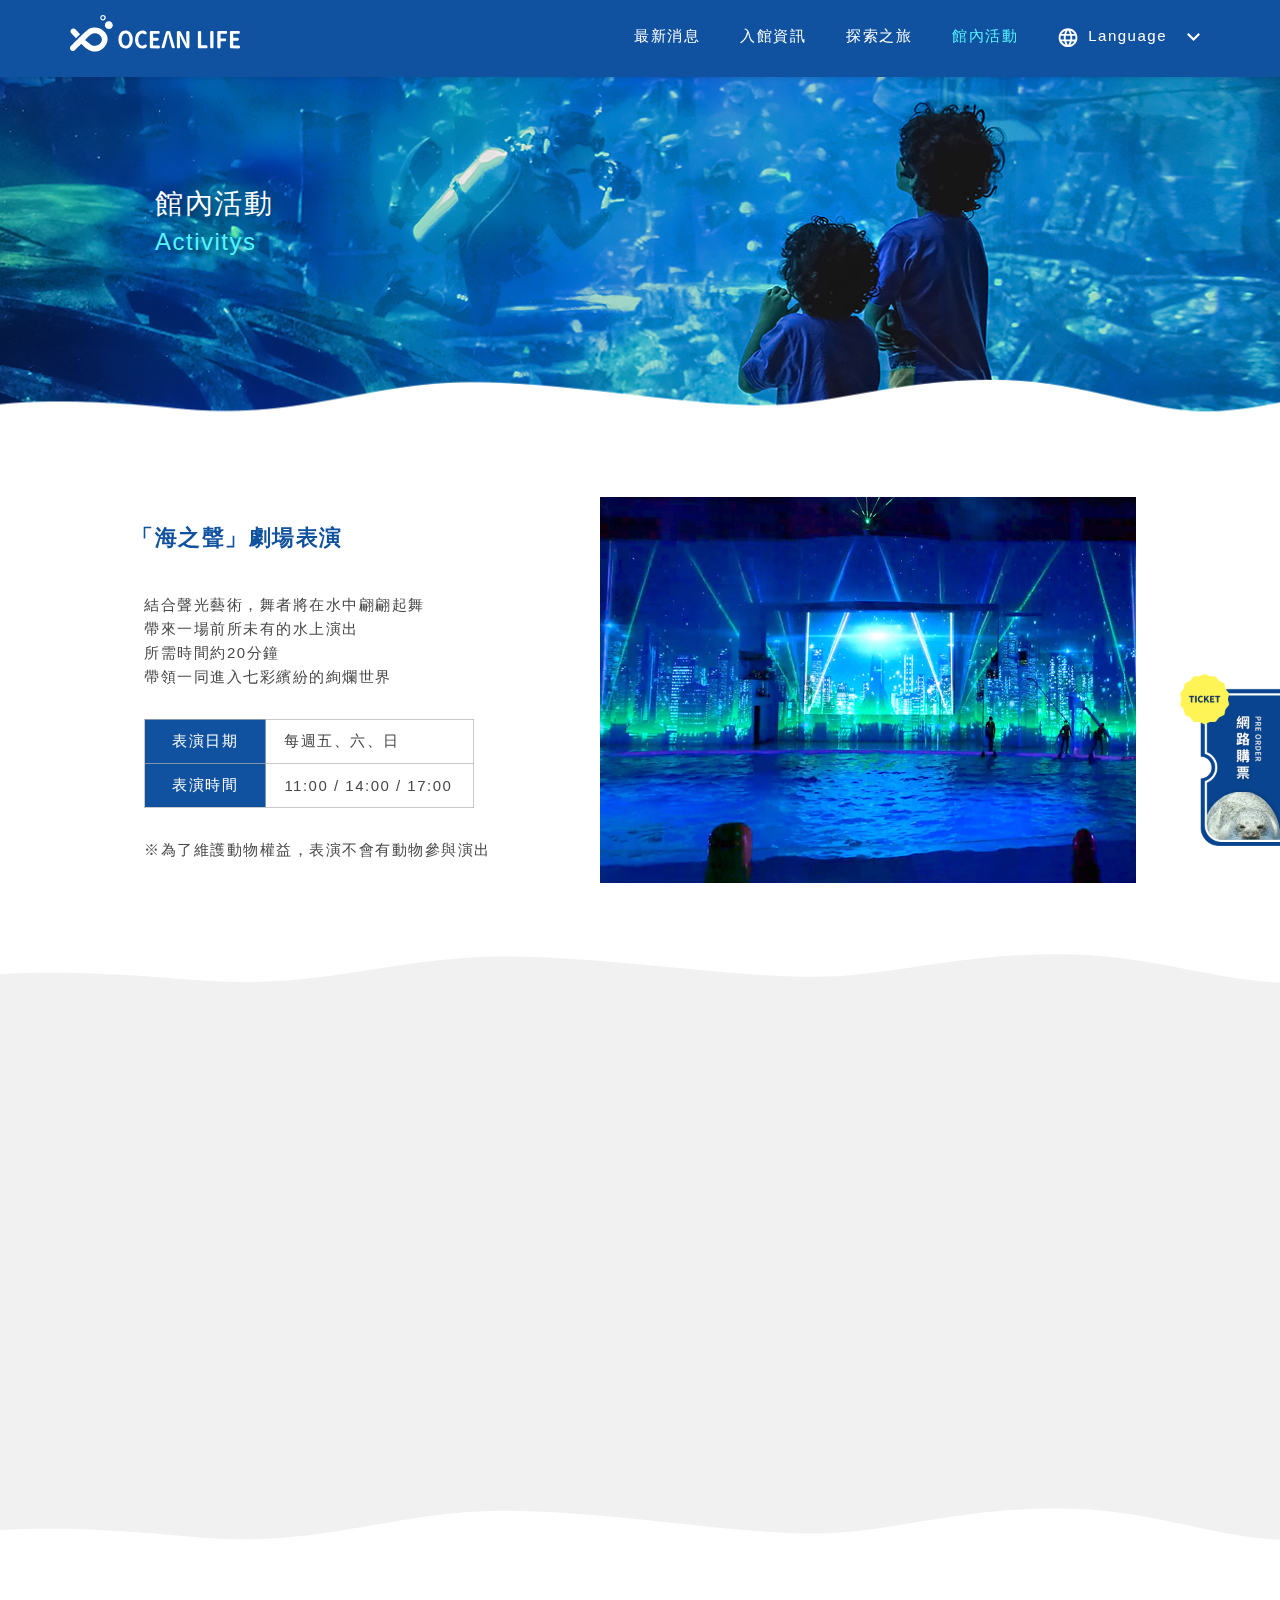
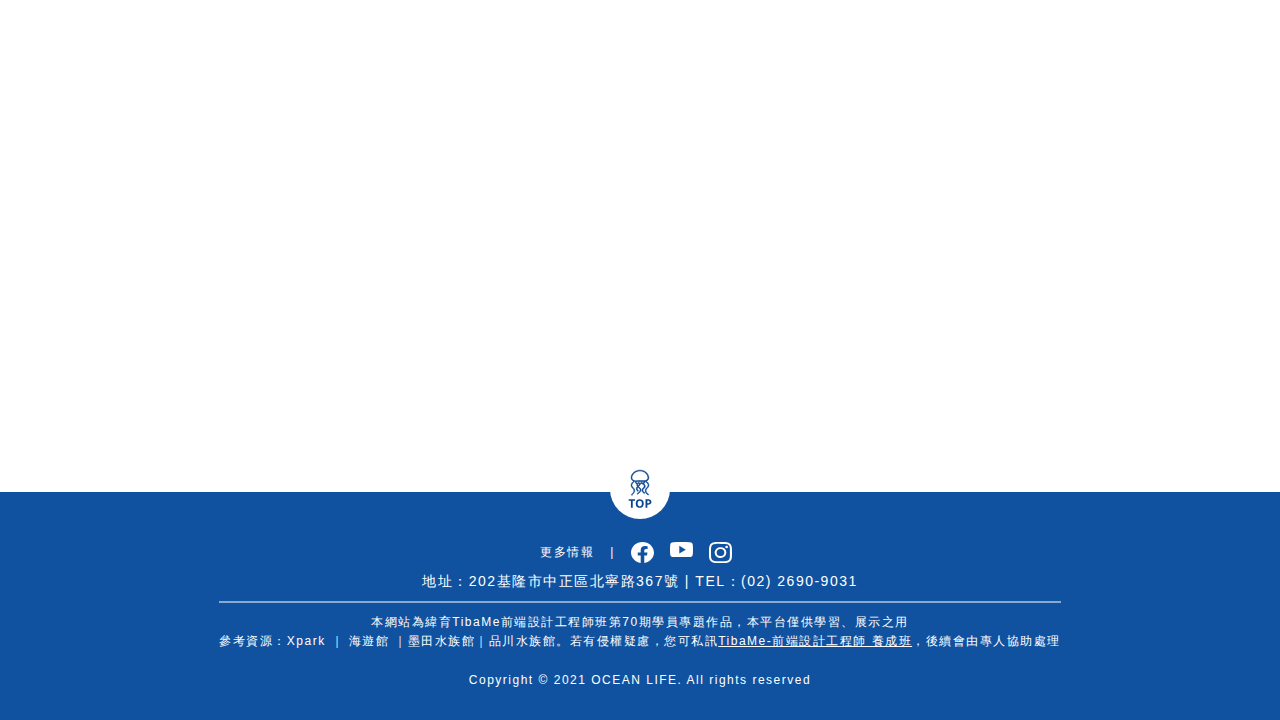
==== commit 7f445349: "1.新增動畫特效(AOS套件) 2.增加375斷點的RWD 3.修改表單" ====
--- a/activity.html
+++ b/activity.html
@@ -12,6 +12,9 @@
 
     <!-- jonsuh套件(漢堡選單) -->
     <link href="./vendors/jonsuh/hamburgers.css" rel="stylesheet">
+
+    <!--AOS動畫套件 -->
+    <link rel="stylesheet" href="https://unpkg.com/aos@next/dist/aos.css" />
   </head>
   <body>
 
@@ -162,7 +165,7 @@
         </div>
       </div>
 
-      <div class="box01_1100">
+      <div class="box01_1100" data-aos="fade-up" data-aos-anchor-placement="top-bottom">
         <div class="text">
           <h3>「海之聲」劇場表演</h3>
           <h5>結合聲光藝術，舞者將在水中翩翩起舞<br>帶來一場前所未有的水上演出<br>所需時間約20分鐘<br>帶領一同進入七彩繽紛的絢爛世界</h5>
@@ -192,12 +195,12 @@
 
       <div class="box02_1100">
         <div class="activity_bg02"></div>
-        <div class="activity_box">
+        <div class="activity_box" data-aos="fade-up">
           <h3>「深入水中生活」餵食解說</h3>
           <img src="./images/activity_02.jpg" alt="">
           <!-- <div class="activity_02"></div> -->
         </div>
-        <div class="text">
+        <div class="text" data-aos="fade-up">
           <h3>「深入水中生活」餵食解說</h3>
           <h5>想瞭解海洋生物的習性及飲食嗎？<br>潛水員會親自餵食示範，所需時間約20分鐘<br>想要發掘更多海底的秘密的話<br>千萬不能錯過這場精彩的介紹解說</h5>
           <!-- <h5>想瞭解海洋生物的習性及飲食嗎？<br>潛水員會親自餵食示範，所需時間約20分鐘<br>想要發掘更多海底的秘密的話<br>千萬不能錯過這場精彩的介紹解說</h5> -->
@@ -218,7 +221,7 @@
         </div>
       </div>
 
-      <div class="box03_1100">
+      <div class="box03_1100" data-aos="fade-up">
         <div class="text">
           <h3>「探索海底的秘密」影片欣賞</h3>
           <h5>影片中會介紹關於OCEAN LIFE的秘密<br>及解說海洋中的多種生態系統、小知識<br>所需時間約30分鐘<br>透過高畫質影像傳遞給大家</h5>
@@ -279,9 +282,18 @@
 
     <script src="https://code.jquery.com/jquery-3.6.0.min.js"></script>
     <!-- <script src="https://cdnjs.cloudflare.com/ajax/libs/font-awesome/5.13.0/js/all.min.js"></script> -->
+
+    <!-- AOS動畫套件 -->
+    <script src="https://unpkg.com/aos@next/dist/aos.js"></script>
+    <script>
+      AOS.init();
+    </script>
+
+
     <script src="./js/common/svg_change.js"></script>
     <script src="./js/common/top_back.js"></script>
 
     <script src="./js/common/header.js"></script>
+    <script src="./vendors/AOS.js"></script>
   </body>
 </html>
--- a/css/activity.css
+++ b/css/activity.css
@@ -185,14 +185,14 @@
   line-height: 1.6;
   display: none;
 }
+section.activity > div.box02_1100 > div.text > h5:nth-child(4){
+  letter-spacing: 1.5px;
+  color: #474747;
+  font-weight: 400;
+  line-height: 1.6;
+  /* display: none; */
+}
 section.activity > div.box02_1100 > div.text > h5:nth-child(5){
-  letter-spacing: 1.5px;
-  color: #474747;
-  font-weight: 400;
-  line-height: 1.6;
-  /* display: none; */
-}
-section.activity > div.box02_1100 > div.text > h5:nth-child(6){
   letter-spacing: 1.5px;
   color: #474747;
   font-weight: 400;
--- a/css/rwd_activity.css
+++ b/css/rwd_activity.css
@@ -4,8 +4,8 @@
   } */
 }
 
-
-@media (min-width: 992px) and (max-width:1199.98px) {
+/* 多加的斷點 */
+@media (min-width: 1115px) and (max-width:1199.98px){
   /* 訂票 */
   div.ticketLink{
     display: none;
@@ -78,6 +78,159 @@
     /* margin: 44px auto 80px auto;
     align-items: center; */
     justify-content: normal;
+    /* position: relative; */
+  }
+
+  /* 活動二-照片 */
+  section.activity{
+    position: relative;
+  }
+  section.activity > div.box02_1100 > div.activity_box{
+    width: 67%;
+    margin-right: 60px;
+  }
+  section.activity > div.box02_1100 > div.activity_box > img{
+    width: 100%;
+    height: auto;
+    margin: 0;
+  }
+  /* 活動二-背景圖 */
+  section.activity > div.box02_1100 > div.activity_bg02{
+    left: 0px;
+    top: 930px;
+    height: 640px;
+  }
+  /* 活動二-文字 */
+  /* section.activity > div.box02_1100 > div.text > h5:nth-child(2){
+    display: none;
+  }
+  section.activity > div.box02_1100 > div.text > h5:nth-child(3){
+    display: inline-block;
+  } */
+  section.activity > div.box02_1100 > div.text > h3{
+    margin-bottom: 20px;
+  }
+  section.activity > div.box02_1100 > div.text > h5:nth-child(4){
+    display: none;
+  }
+  section.activity > div.box02_1100 > div.text > h5:nth-child(5){
+    display: inline-block;
+    width: 346px;
+  }
+
+
+
+  /* 活動三 */
+  section.activity > div.box03_1100{
+    /* flex-direction: column-reverse; */
+    padding: 0px 50px;
+    /* margin: 44px auto 80px auto;
+    align-items: center; */
+  }
+
+  /* 活動三-照片 */
+  section.activity > div.box03_1100 > div.activity_box{
+    /* width: 85%; */
+    width: 67%;
+    margin-left: 60px;
+  }
+  section.activity > div.box03_1100 > div.activity_box > img{
+    width: 100%;
+    height: auto;
+  }
+  /* 活動三-文字 */
+  /* section.activity > div.box03_1100 > div.text > h5:nth-child(2){
+    display: none;
+  }
+  section.activity > div.box03_1100 > div.text > h5:nth-child(3){
+    display: inline-block;
+  } */
+  section.activity > div.box03_1100 > div.text > h3{
+    margin-bottom: 20px;
+  }
+  /* 活動三-表格 */
+  section.activity > div.box03_1100 > div.text > table{
+    margin: 20px auto;
+  }
+}
+/* @media (min-width: 1198px) and (max-width:1114.98px) */
+
+
+
+/* @media (min-width: 992px) and (max-width:1199.98px) */
+@media (min-width: 992px) and (max-width:1114.98px) {
+  /* 訂票 */
+  div.ticketLink{
+    display: none;
+  }
+  /* header */
+  header#header > div.block_1100{
+    width: 100%;
+    padding: 0px 50px 0px 40px;
+  }
+
+
+  /* 最新消息-banner */
+  section.activity > div.title_box > div.activity_title{
+    /* text-align: center; */
+    width: calc(100% - 65px);
+    margin: 0 auto;
+    /* left: 0; */
+  }
+  section.activity > div.activity_bg{
+    /* background-image: url(../images/activity_bg04.jpg); */
+    width: 100%;
+    height: 360px;
+    background-repeat: no-repeat;
+    background-size: cover;
+    position: relative;
+    z-index: -1;
+
+    background-position: right;
+  }
+
+  /* 活動一 */
+  section.activity > div.box01_1100{
+    /* flex-direction: column-reverse; */
+    padding: 0px 50px;
+    /* margin: 44px auto 80px auto;
+    align-items: center; */
+  }
+
+  /* 活動一-照片 */
+  section.activity > div.box01_1100 > div.activity_box{
+    /* width: 85%; */
+    width: 67%;
+    margin-left: 60px;
+  }
+  section.activity > div.box01_1100 > div.activity_box > img{
+    width: 100%;
+    height: auto;
+  }
+  /* 活動一-文字 */
+  section.activity > div.box01_1100 > div.text > h5:nth-child(2){
+    display: none;
+  }
+  section.activity > div.box01_1100 > div.text > h5:nth-child(3){
+    display: inline-block;
+  }
+  section.activity > div.box01_1100 > div.text > h3{
+    margin-bottom: 20px;
+  }
+  /* 活動一-表格 */
+  section.activity > div.box01_1100 > div.text > table{
+    margin: 20px auto;
+  }
+
+
+
+  /* 活動二 */
+  section.activity > div.box02_1100{
+    /* flex-direction: column-reverse; */
+    padding: 0px 50px;
+    /* margin: 44px auto 80px auto;
+    align-items: center; */
+    justify-content: normal;
     position: relative;
   }
 
@@ -110,10 +263,10 @@
   section.activity > div.box02_1100 > div.text > h3{
     margin-bottom: 20px;
   }
+  section.activity > div.box02_1100 > div.text > h5:nth-child(4){
+    display: none;
+  }
   section.activity > div.box02_1100 > div.text > h5:nth-child(5){
-    display: none;
-  }
-  section.activity > div.box02_1100 > div.text > h5:nth-child(6){
     display: inline-block;
     width: 346px;
   }
